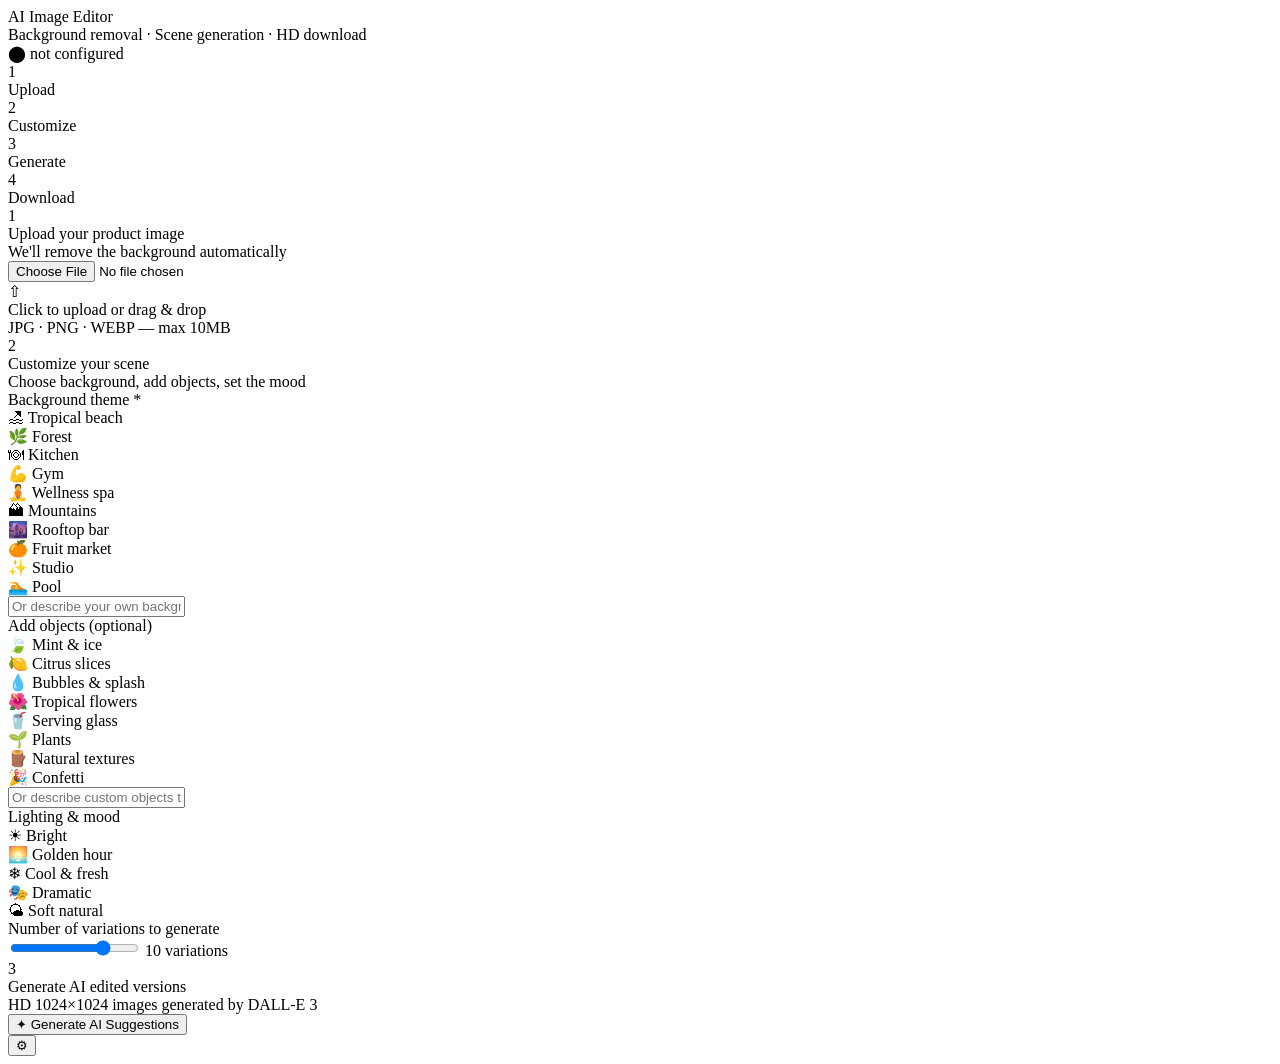
==== index.html @ 7438a948 "Rename index.html.html to index.html" ====
<!DOCTYPE html>
<html lang="en">
<head>
  <meta charset="UTF-8">
  <meta name="viewport" content="width=device-width, initial-scale=1.0">
  <title>AI Image Editor — Probiotic Fizzy Beverages</title>
  <link rel="stylesheet" href="style.css">
</head>
<body>
<div class="app">

  <header class="top-bar">
    <div class="brand-dot"></div>
    <div>
      <div class="top-title">AI Image Editor</div>
      <div class="top-sub">Background removal · Scene generation · HD download</div>
    </div>
    <div class="header-right">
      <span id="backend-status" class="status-pill status-unknown">⬤ checking...</span>
    </div>
  </header>

  <!-- STEP PROGRESS -->
  <div class="progress-bar">
    <div class="prog-step active" id="prog-1">
      <div class="prog-num">1</div>
      <div class="prog-lbl">Upload</div>
    </div>
    <div class="prog-line"></div>
    <div class="prog-step" id="prog-2">
      <div class="prog-num">2</div>
      <div class="prog-lbl">Customize</div>
    </div>
    <div class="prog-line"></div>
    <div class="prog-step" id="prog-3">
      <div class="prog-num">3</div>
      <div class="prog-lbl">Generate</div>
    </div>
    <div class="prog-line"></div>
    <div class="prog-step" id="prog-4">
      <div class="prog-num">4</div>
      <div class="prog-lbl">Download</div>
    </div>
  </div>

  <!-- STEP 1: UPLOAD -->
  <section class="step-section" id="step-1">
    <div class="step-header">
      <div class="step-num-badge">1</div>
      <div>
        <div class="step-title">Upload your product image</div>
        <div class="step-sub">We'll remove the background automatically</div>
      </div>
    </div>
    <div class="upload-zone" id="drop-zone">
      <input type="file" id="file-input" accept="image/*">
      <div class="upload-icon">&#8679;</div>
      <div class="uz-title">Click to upload or drag & drop</div>
      <div class="uz-sub">JPG · PNG · WEBP — max 10MB</div>
    </div>
    <div id="preview-area" style="display:none">
      <div class="preview-grid">
        <div class="preview-card">
          <div class="preview-label">Original</div>
          <img id="original-img" src="" alt="Original">
        </div>
        <div class="preview-card" id="removed-bg-card">
          <div class="preview-label">Background removed</div>
          <div id="removing-bg" class="removing-msg">
            <div class="spinner"></div>
            Removing background...
          </div>
          <img id="removed-bg-img" src="" alt="No background" style="display:none">
        </div>
      </div>
      <button class="btn-ghost" onclick="resetUpload()">Upload different image</button>
    </div>
  </section>

  <!-- STEP 2: CUSTOMIZE -->
  <section class="step-section locked" id="step-2">
    <div class="step-header">
      <div class="step-num-badge">2</div>
      <div>
        <div class="step-title">Customize your scene</div>
        <div class="step-sub">Choose background, add objects, set the mood</div>
      </div>
    </div>

    <div class="form-section">
      <label class="lbl">Background theme <span class="required">*</span></label>
      <div class="theme-grid" id="theme-grid">
        <div class="theme-chip active" data-theme="tropical beach with palm trees and golden sand">🏖 Tropical beach</div>
        <div class="theme-chip" data-theme="lush green forest with sunlight rays">🌿 Forest</div>
        <div class="theme-chip" data-theme="modern minimalist white kitchen counter">🍽 Kitchen</div>
        <div class="theme-chip" data-theme="vibrant gym and fitness studio">💪 Gym</div>
        <div class="theme-chip" data-theme="cozy wellness spa with candles and plants">🧘 Wellness spa</div>
        <div class="theme-chip" data-theme="outdoor mountain hiking trail at sunrise">🏔 Mountains</div>
        <div class="theme-chip" data-theme="rooftop bar at sunset with city skyline">🌆 Rooftop bar</div>
        <div class="theme-chip" data-theme="fresh fruit market with colorful produce">🍊 Fruit market</div>
        <div class="theme-chip" data-theme="studio gradient background with bokeh lights">✨ Studio</div>
        <div class="theme-chip" data-theme="swimming pool on a sunny summer day">🏊 Pool</div>
      </div>
      <input type="text" id="custom-theme" placeholder="Or describe your own background theme...">
    </div>

    <div class="form-section">
      <label class="lbl">Add objects <span class="optional">(optional)</span></label>
      <div class="objects-grid" id="objects-grid">
        <div class="obj-chip" data-obj="fresh mint leaves and ice cubes">🍃 Mint & ice</div>
        <div class="obj-chip" data-obj="sliced citrus fruits like lemon and orange">🍋 Citrus slices</div>
        <div class="obj-chip" data-obj="fizzy bubbles and water splashes">💧 Bubbles & splash</div>
        <div class="obj-chip" data-obj="tropical flowers and hibiscus">🌺 Tropical flowers</div>
        <div class="obj-chip" data-obj="glass with ice and condensation">🥤 Serving glass</div>
        <div class="obj-chip" data-obj="green plants and leaves">🌱 Plants</div>
        <div class="obj-chip" data-obj="wooden surface and natural textures">🪵 Natural textures</div>
        <div class="obj-chip" data-obj="colorful confetti and celebration elements">🎉 Confetti</div>
      </div>
      <input type="text" id="custom-objects" placeholder="Or describe custom objects to add...">
    </div>

    <div class="form-section">
      <label class="lbl">Lighting & mood</label>
      <div class="mood-row">
        <div class="mood-chip active" data-mood="bright and vibrant with natural sunlight">☀ Bright</div>
        <div class="mood-chip" data-mood="warm golden hour lighting">🌅 Golden hour</div>
        <div class="mood-chip" data-mood="cool and refreshing blue tones">❄ Cool & fresh</div>
        <div class="mood-chip" data-mood="dramatic studio lighting with shadows">🎭 Dramatic</div>
        <div class="mood-chip" data-mood="soft diffused natural light">🌤 Soft natural</div>
      </div>
    </div>

    <div class="form-section">
      <label class="lbl">Number of variations to generate</label>
      <div class="count-row">
        <input type="range" id="variation-count" min="4" max="12" value="10" step="2" oninput="updateCount(this.value)">
        <span class="count-display" id="count-display">10 variations</span>
      </div>
    </div>
  </section>

  <!-- STEP 3: GENERATE -->
  <section class="step-section locked" id="step-3">
    <div class="step-header">
      <div class="step-num-badge">3</div>
      <div>
        <div class="step-title">Generate AI edited versions</div>
        <div class="step-sub">HD 1024×1024 images generated by DALL-E 3</div>
      </div>
    </div>

    <div id="setup-warning" class="warn-box" style="display:none">
      ⚠ Backend URL not set. Go to <a href="#" onclick="showSetup()" style="color:inherit;font-weight:500">Setup</a> and enter your Render URL.
    </div>

    <button class="btn-generate" id="gen-btn" onclick="generateImages()">
      <span id="gen-btn-text">✦ Generate AI Suggestions</span>
    </button>

    <!-- RESULTS GRID -->
    <div id="results-area" style="display:none">
      <div class="results-header">
        <div class="results-title" id="results-title">Generated variations</div>
        <button class="btn-download-all" id="download-all-btn" onclick="downloadAll()">
          ⬇ Download all as ZIP
        </button>
      </div>
      <div class="results-grid" id="results-grid"></div>
    </div>

    <!-- LOADING STATE -->
    <div id="loading-area" style="display:none">
      <div class="loading-card">
        <div class="loading-spinner"></div>
        <div class="loading-title">Generating your images...</div>
        <div class="loading-sub" id="loading-progress">Starting generation...</div>
        <div class="loading-bar-wrap"><div class="loading-bar" id="loading-bar"></div></div>
      </div>
    </div>
  </section>

  <!-- SETUP MODAL -->
  <div id="setup-panel" class="setup-overlay" style="display:none">
    <div class="setup-modal">
      <div class="setup-modal-header">
        <div class="setup-modal-title">Backend Setup</div>
        <button class="setup-close" onclick="hideSetup()">✕</button>
      </div>
      <div class="setup-modal-body">
        <label class="lbl">Render Backend URL</label>
        <div class="webhook-row">
          <input type="text" id="backend-url-input" placeholder="https://your-app.onrender.com">
          <button class="btn-green" onclick="saveBackend()">Save</button>
        </div>
        <div id="backend-saved-msg" class="saved-msg" style="display:none">✓ Saved!</div>
        <div class="setup-note">
          This is the same Render backend from your Instagram Content AI app — just make sure you've added the updated <strong>server.js</strong> with the image editing endpoints and set your <strong>OPENAI_API_KEY</strong> environment variable.
        </div>
      </div>
    </div>
  </div>

  <!-- SETUP BUTTON -->
  <button class="setup-fab" onclick="showSetup()" title="Setup">⚙</button>

</div>
<script src="app.js"></script>
</body>
</html>
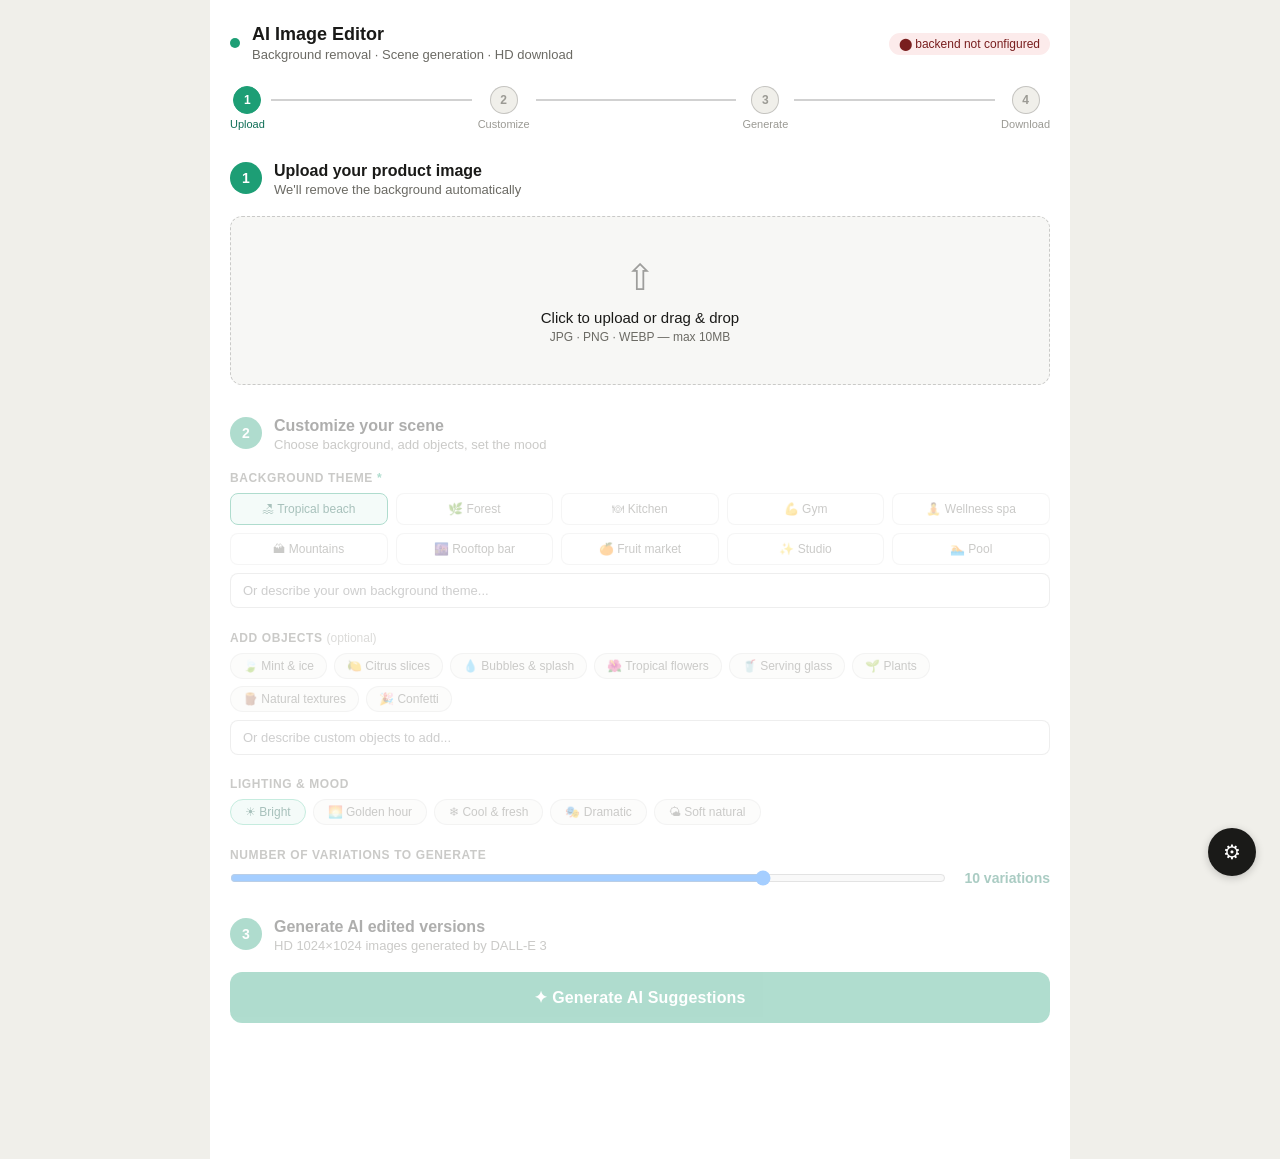
==== commit 018feac3: "Update index.html" ====
--- a/index.html
+++ b/index.html
@@ -68,7 +68,7 @@
           <div class="preview-label">Background removed</div>
           <div id="removing-bg" class="removing-msg">
             <div class="spinner"></div>
-            Removing background...
+            <span id="removing-status">Loading AI model...</span>
           </div>
           <img id="removed-bg-img" src="" alt="No background" style="display:none">
         </div>
--- a/style.css
+++ b/style.css
@@ -0,0 +1,195 @@
+*, *::before, *::after { box-sizing: border-box; margin: 0; padding: 0; }
+
+:root {
+  --green:        #1D9E75;
+  --green-dark:   #0F6E56;
+  --green-light:  #E1F5EE;
+  --green-mid:    #5DCAA5;
+  --green-deep:   #085041;
+  --bg:           #ffffff;
+  --bg2:          #f7f7f5;
+  --bg3:          #f0efea;
+  --text:         #1a1a18;
+  --text2:        #6b6a64;
+  --text3:        #9b9a94;
+  --border:       rgba(0,0,0,0.10);
+  --border2:      rgba(0,0,0,0.18);
+  --amber-light:  #FAEEDA;
+  --amber-mid:    #EF9F27;
+  --amber-deep:   #633806;
+  --red-light:    #FCEBEB;
+  --red-mid:      #F09595;
+  --red-deep:     #791F1F;
+  --radius:       8px;
+  --radius-lg:    12px;
+  --font:         -apple-system, BlinkMacSystemFont, 'Segoe UI', sans-serif;
+}
+
+@media (prefers-color-scheme: dark) {
+  :root {
+    --bg:    #1a1a18; --bg2: #242422; --bg3: #2e2e2c;
+    --text:  #e8e6de; --text2: #9b9a94; --text3: #6b6a64;
+    --border: rgba(255,255,255,0.10); --border2: rgba(255,255,255,0.18);
+    --green-light: #0a2e20; --green-deep: #9FE1CB;
+    --amber-light: #2e1e04; --amber-deep: #FAC775;
+    --red-light: #2e0a0a; --red-deep: #F7C1C1;
+  }
+}
+
+body { font-family: var(--font); background: var(--bg3); color: var(--text); min-height: 100vh; }
+
+.app { max-width: 860px; margin: 0 auto; background: var(--bg); min-height: 100vh; padding: 1.5rem 1.25rem 5rem; }
+
+/* Header */
+.top-bar { display: flex; align-items: center; gap: 12px; margin-bottom: 1.5rem; }
+.brand-dot { width: 10px; height: 10px; border-radius: 50%; background: var(--green); flex-shrink: 0; }
+.top-title { font-size: 18px; font-weight: 600; color: var(--text); }
+.top-sub { font-size: 13px; color: var(--text2); margin-top: 2px; }
+.header-right { margin-left: auto; }
+.status-pill { font-size: 12px; padding: 4px 10px; border-radius: 20px; font-weight: 500; }
+.status-ok { background: var(--green-light); color: var(--green-deep); }
+.status-err { background: var(--red-light); color: var(--red-deep); }
+.status-unknown { background: var(--bg2); color: var(--text3); }
+
+/* Progress */
+.progress-bar { display: flex; align-items: center; margin-bottom: 2rem; }
+.prog-step { display: flex; flex-direction: column; align-items: center; gap: 4px; }
+.prog-num { width: 28px; height: 28px; border-radius: 50%; background: var(--bg3); border: 1.5px solid var(--border2); color: var(--text3); font-size: 12px; font-weight: 600; display: flex; align-items: center; justify-content: center; transition: .2s; }
+.prog-lbl { font-size: 11px; color: var(--text3); white-space: nowrap; transition: .2s; }
+.prog-step.active .prog-num { background: var(--green); border-color: var(--green); color: #fff; }
+.prog-step.active .prog-lbl { color: var(--green-dark); font-weight: 500; }
+.prog-step.done .prog-num { background: var(--green-light); border-color: var(--green-mid); color: var(--green-dark); }
+.prog-line { flex: 1; height: 1.5px; background: var(--border2); margin: 0 6px; margin-bottom: 16px; }
+
+/* Steps */
+.step-section { margin-bottom: 2rem; transition: opacity .3s; }
+.step-section.locked { opacity: .35; pointer-events: none; }
+.step-header { display: flex; align-items: flex-start; gap: 12px; margin-bottom: 1.2rem; }
+.step-num-badge { width: 32px; height: 32px; border-radius: 50%; background: var(--green); color: #fff; font-size: 14px; font-weight: 600; display: flex; align-items: center; justify-content: center; flex-shrink: 0; }
+.step-title { font-size: 16px; font-weight: 600; color: var(--text); }
+.step-sub { font-size: 13px; color: var(--text2); margin-top: 2px; }
+
+/* Upload */
+.upload-zone { border: 1.5px dashed var(--border2); border-radius: var(--radius-lg); padding: 2.5rem; text-align: center; cursor: pointer; background: var(--bg2); transition: .15s; margin-bottom: 1rem; }
+.upload-zone:hover { border-color: var(--green-mid); background: var(--green-light); }
+.upload-zone input { display: none; }
+.upload-icon { font-size: 36px; opacity: .4; margin-bottom: 10px; }
+.uz-title { font-size: 15px; font-weight: 500; color: var(--text); margin-bottom: 4px; }
+.uz-sub { font-size: 12px; color: var(--text2); }
+
+/* Preview */
+.preview-grid { display: grid; grid-template-columns: 1fr 1fr; gap: 12px; margin-bottom: 12px; }
+.preview-card { background: var(--bg2); border-radius: var(--radius-lg); overflow: hidden; border: 0.5px solid var(--border); }
+.preview-label { font-size: 11px; font-weight: 500; color: var(--text2); padding: 8px 12px; text-transform: uppercase; letter-spacing: .05em; border-bottom: 0.5px solid var(--border); }
+.preview-card img { width: 100%; aspect-ratio: 1; object-fit: contain; display: block; background: repeating-conic-gradient(#ccc 0% 25%, #fff 0% 50%) 0 0 / 16px 16px; }
+.removing-msg { display: flex; flex-direction: column; align-items: center; justify-content: center; gap: 10px; aspect-ratio: 1; font-size: 13px; color: var(--text2); }
+
+/* Spinner */
+.spinner, .loading-spinner { width: 28px; height: 28px; border: 2.5px solid var(--border2); border-top-color: var(--green); border-radius: 50%; animation: spin .8s linear infinite; }
+.loading-spinner { width: 44px; height: 44px; border-width: 3px; margin: 0 auto 1rem; }
+@keyframes spin { to { transform: rotate(360deg); } }
+
+/* Form */
+.form-section { margin-bottom: 1.4rem; }
+.lbl { display: block; font-size: 12px; font-weight: 600; color: var(--text2); letter-spacing: .05em; text-transform: uppercase; margin-bottom: 8px; }
+.required { color: var(--green); }
+.optional { color: var(--text3); font-weight: 400; text-transform: none; letter-spacing: 0; }
+input[type="text"] { width: 100%; padding: 9px 12px; font-size: 13px; font-family: var(--font); background: var(--bg); color: var(--text); border: 0.5px solid var(--border2); border-radius: var(--radius); outline: none; margin-top: 8px; transition: border-color .15s; }
+input[type="text"]:focus { border-color: var(--green); box-shadow: 0 0 0 3px rgba(29,158,117,.12); }
+
+/* Theme chips */
+.theme-grid { display: grid; grid-template-columns: repeat(auto-fill, minmax(140px, 1fr)); gap: 8px; }
+.theme-chip { background: var(--bg); border: 0.5px solid var(--border); border-radius: var(--radius); padding: 8px 10px; font-size: 12px; color: var(--text2); cursor: pointer; transition: .12s; user-select: none; text-align: center; }
+.theme-chip:hover { border-color: var(--border2); color: var(--text); }
+.theme-chip.active { border: 1.5px solid var(--green); background: var(--green-light); color: var(--green-deep); font-weight: 500; }
+
+/* Object chips */
+.objects-grid { display: flex; flex-wrap: wrap; gap: 7px; }
+.obj-chip { background: var(--bg2); border: 0.5px solid var(--border); border-radius: 20px; padding: 5px 12px; font-size: 12px; color: var(--text2); cursor: pointer; transition: .12s; user-select: none; }
+.obj-chip:hover { border-color: var(--border2); color: var(--text); }
+.obj-chip.active { background: var(--green-light); border-color: var(--green-mid); color: var(--green-deep); font-weight: 500; }
+
+/* Mood chips */
+.mood-row { display: flex; flex-wrap: wrap; gap: 7px; }
+.mood-chip { background: var(--bg2); border: 0.5px solid var(--border); border-radius: 20px; padding: 5px 14px; font-size: 12px; color: var(--text2); cursor: pointer; transition: .12s; user-select: none; }
+.mood-chip:hover { border-color: var(--border2); color: var(--text); }
+.mood-chip.active { background: var(--green-light); border-color: var(--green-mid); color: var(--green-deep); font-weight: 500; }
+
+/* Count slider */
+.count-row { display: flex; align-items: center; gap: 14px; }
+.count-row input[type="range"] { flex: 1; margin-top: 0; }
+.count-display { font-size: 14px; font-weight: 600; color: var(--green-dark); min-width: 90px; text-align: right; }
+
+/* Generate button */
+.btn-generate { width: 100%; padding: 16px; font-size: 16px; font-weight: 600; background: var(--green); color: #fff; border: none; border-radius: var(--radius-lg); cursor: pointer; font-family: var(--font); transition: background .15s; margin-bottom: 1.5rem; letter-spacing: .01em; }
+.btn-generate:hover { background: var(--green-dark); }
+.btn-generate:disabled { background: var(--bg3); color: var(--text3); cursor: not-allowed; }
+
+/* Loading */
+.loading-card { background: var(--bg2); border-radius: var(--radius-lg); padding: 2.5rem; text-align: center; border: 0.5px solid var(--border); }
+.loading-title { font-size: 16px; font-weight: 600; color: var(--text); margin-bottom: 6px; }
+.loading-sub { font-size: 13px; color: var(--text2); margin-bottom: 1.2rem; }
+.loading-bar-wrap { background: var(--bg3); border-radius: 20px; height: 6px; overflow: hidden; }
+.loading-bar { height: 100%; background: var(--green); border-radius: 20px; width: 0%; transition: width .4s ease; }
+
+/* Results */
+.results-header { display: flex; align-items: center; justify-content: space-between; flex-wrap: wrap; gap: 10px; margin-bottom: 1rem; }
+.results-title { font-size: 15px; font-weight: 600; color: var(--text); }
+.btn-download-all { background: var(--green); color: #fff; border: none; border-radius: var(--radius); padding: 8px 16px; font-size: 13px; font-weight: 500; cursor: pointer; font-family: var(--font); transition: .15s; }
+.btn-download-all:hover { background: var(--green-dark); }
+
+.results-grid { display: grid; grid-template-columns: repeat(auto-fill, minmax(240px, 1fr)); gap: 14px; }
+.result-card { background: var(--bg); border: 0.5px solid var(--border); border-radius: var(--radius-lg); overflow: hidden; transition: border-color .15s; }
+.result-card:hover { border-color: var(--green-mid); }
+.result-img-wrap { position: relative; aspect-ratio: 1; background: var(--bg2); overflow: hidden; }
+.result-img-wrap img { width: 100%; height: 100%; object-fit: cover; display: block; }
+.result-badge { position: absolute; top: 8px; left: 8px; background: rgba(0,0,0,.55); color: #fff; font-size: 10px; font-weight: 600; padding: 2px 7px; border-radius: 20px; }
+.result-card-body { padding: 10px 12px; }
+.result-desc { font-size: 12px; color: var(--text2); margin-bottom: 8px; line-height: 1.5; }
+.result-actions { display: flex; gap: 6px; }
+.btn-dl { flex: 1; background: var(--green); color: #fff; border: none; border-radius: var(--radius); padding: 7px; font-size: 12px; font-weight: 500; cursor: pointer; font-family: var(--font); transition: .15s; text-align: center; }
+.btn-dl:hover { background: var(--green-dark); }
+.btn-preview { background: var(--bg2); color: var(--text2); border: 0.5px solid var(--border); border-radius: var(--radius); padding: 7px 10px; font-size: 12px; cursor: pointer; font-family: var(--font); transition: .15s; }
+.btn-preview:hover { background: var(--bg3); }
+
+/* Image loading skeleton */
+.result-img-skeleton { width: 100%; aspect-ratio: 1; background: linear-gradient(90deg, var(--bg2) 25%, var(--bg3) 50%, var(--bg2) 75%); background-size: 200% 100%; animation: shimmer 1.5s infinite; }
+@keyframes shimmer { 0% { background-position: 200% 0; } 100% { background-position: -200% 0; } }
+
+/* Info/warn boxes */
+.warn-box { background: var(--amber-light); border: 0.5px solid var(--amber-mid); border-radius: var(--radius); padding: 10px 14px; font-size: 13px; color: var(--amber-deep); margin-bottom: 1rem; line-height: 1.6; }
+.err-box { background: var(--red-light); border: 0.5px solid var(--red-mid); border-radius: var(--radius); padding: 10px 14px; font-size: 13px; color: var(--red-deep); margin-bottom: 1rem; line-height: 1.6; }
+.saved-msg { font-size: 12px; color: var(--green); margin-top: 4px; }
+
+/* Buttons */
+.btn-ghost { background: transparent; border: 0.5px solid var(--border2); border-radius: var(--radius); padding: 7px 14px; font-size: 13px; color: var(--text2); cursor: pointer; font-family: var(--font); transition: .15s; }
+.btn-ghost:hover { background: var(--bg2); }
+.btn-green { background: var(--green); color: #fff; border: none; border-radius: var(--radius); padding: 8px 14px; font-size: 13px; font-weight: 500; cursor: pointer; font-family: var(--font); white-space: nowrap; transition: .15s; }
+.btn-green:hover { background: var(--green-dark); }
+
+/* Setup overlay */
+.setup-overlay { position: fixed; inset: 0; background: rgba(0,0,0,.5); z-index: 100; display: flex; align-items: center; justify-content: center; padding: 1rem; }
+.setup-modal { background: var(--bg); border-radius: var(--radius-lg); padding: 1.5rem; width: 100%; max-width: 480px; }
+.setup-modal-header { display: flex; align-items: center; justify-content: space-between; margin-bottom: 1.2rem; }
+.setup-modal-title { font-size: 16px; font-weight: 600; color: var(--text); }
+.setup-close { background: none; border: none; font-size: 18px; color: var(--text2); cursor: pointer; padding: 2px 6px; }
+.setup-modal-body { display: flex; flex-direction: column; gap: 8px; }
+.webhook-row { display: flex; gap: 8px; }
+.webhook-row input { flex: 1; }
+.setup-note { font-size: 12px; color: var(--text2); line-height: 1.6; margin-top: 6px; padding: 10px; background: var(--bg2); border-radius: var(--radius); }
+
+/* FAB */
+.setup-fab { position: fixed; bottom: 24px; right: 24px; width: 48px; height: 48px; border-radius: 50%; background: var(--text); color: var(--bg); border: none; font-size: 20px; cursor: pointer; z-index: 90; transition: .15s; box-shadow: 0 2px 8px rgba(0,0,0,.2); }
+.setup-fab:hover { background: var(--green); }
+
+/* Fullscreen preview */
+.fullscreen-overlay { position: fixed; inset: 0; background: rgba(0,0,0,.92); z-index: 200; display: flex; align-items: center; justify-content: center; cursor: pointer; }
+.fullscreen-overlay img { max-width: 90vw; max-height: 90vh; object-fit: contain; border-radius: var(--radius); }
+
+@media (max-width: 480px) {
+  .preview-grid { grid-template-columns: 1fr; }
+  .results-grid { grid-template-columns: 1fr 1fr; }
+  .theme-grid { grid-template-columns: repeat(auto-fill, minmax(110px, 1fr)); }
+  .progress-bar { gap: 2px; }
+  .prog-lbl { display: none; }
+}
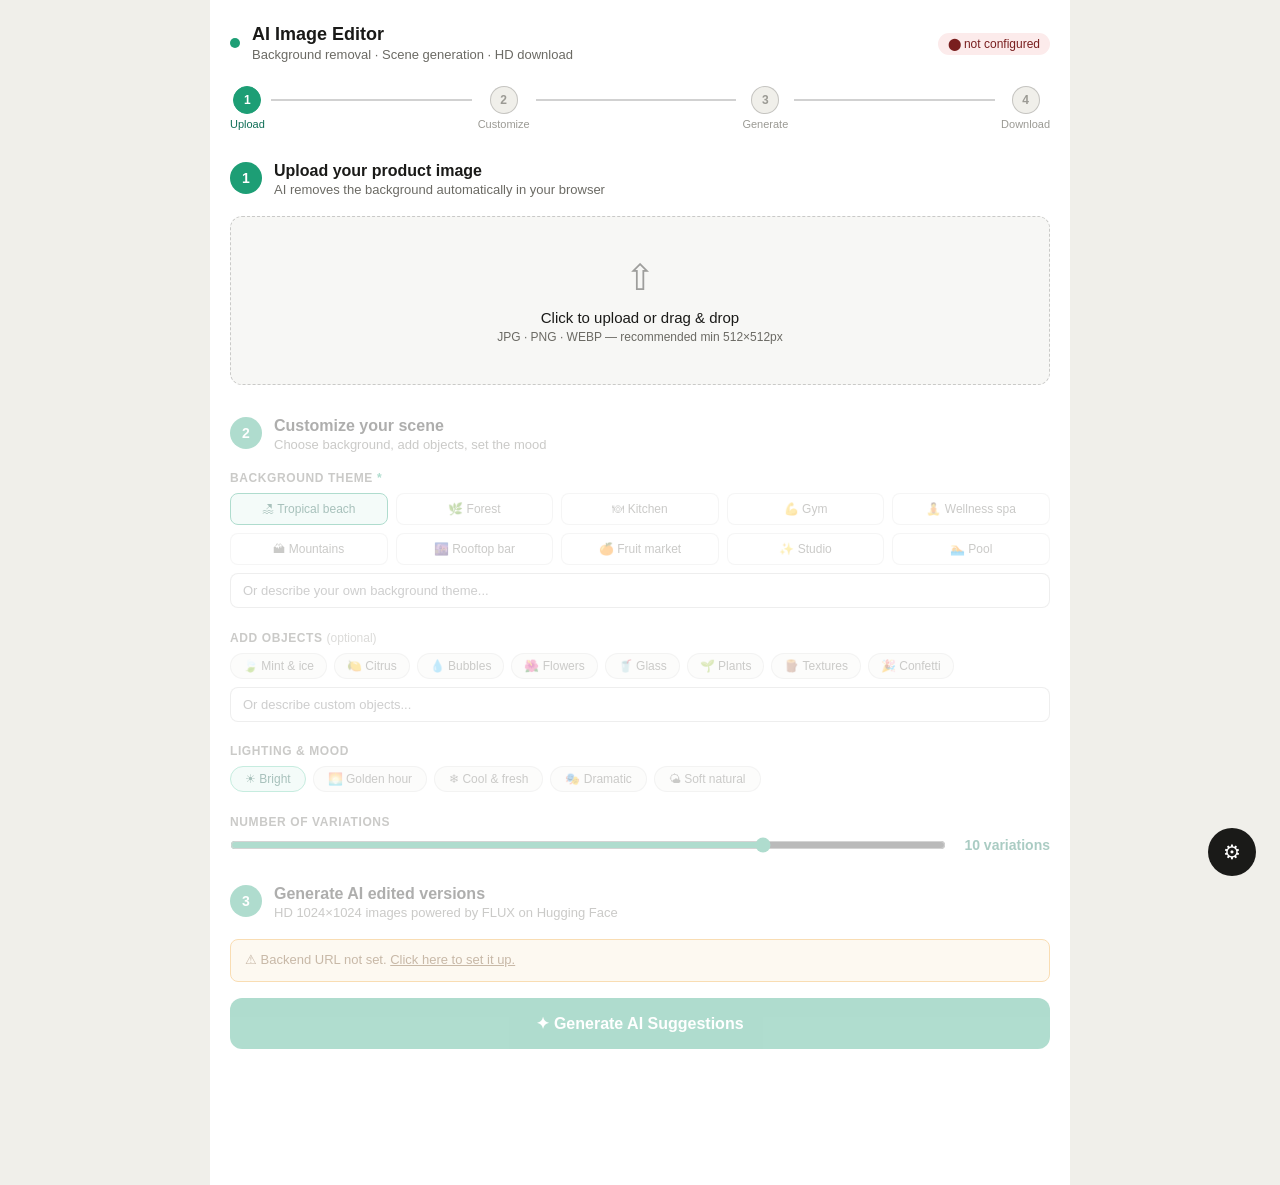
==== commit 3d24b7e3: "Update index.html" ====
--- a/index.html
+++ b/index.html
@@ -4,7 +4,138 @@
   <meta charset="UTF-8">
   <meta name="viewport" content="width=device-width, initial-scale=1.0">
   <title>AI Image Editor — Probiotic Fizzy Beverages</title>
-  <link rel="stylesheet" href="style.css">
+  <style>
+    *, *::before, *::after { box-sizing: border-box; margin: 0; padding: 0; }
+    :root {
+      --green: #1D9E75; --green-dark: #0F6E56; --green-light: #E1F5EE;
+      --green-mid: #5DCAA5; --green-deep: #085041;
+      --bg: #ffffff; --bg2: #f7f7f5; --bg3: #f0efea;
+      --text: #1a1a18; --text2: #6b6a64; --text3: #9b9a94;
+      --border: rgba(0,0,0,0.10); --border2: rgba(0,0,0,0.18);
+      --amber-light: #FAEEDA; --amber-mid: #EF9F27; --amber-deep: #633806;
+      --red-light: #FCEBEB; --red-mid: #F09595; --red-deep: #791F1F;
+      --radius: 8px; --radius-lg: 12px;
+      --font: -apple-system, BlinkMacSystemFont, 'Segoe UI', sans-serif;
+    }
+    @media (prefers-color-scheme: dark) {
+      :root {
+        --bg: #1a1a18; --bg2: #242422; --bg3: #2e2e2c;
+        --text: #e8e6de; --text2: #9b9a94; --text3: #6b6a64;
+        --border: rgba(255,255,255,0.10); --border2: rgba(255,255,255,0.18);
+        --green-light: #0a2e20; --green-deep: #9FE1CB;
+        --amber-light: #2e1e04; --amber-deep: #FAC775;
+        --red-light: #2e0a0a; --red-deep: #F7C1C1;
+      }
+    }
+    body { font-family: var(--font); background: var(--bg3); color: var(--text); min-height: 100vh; }
+    .app { max-width: 860px; margin: 0 auto; background: var(--bg); min-height: 100vh; padding: 1.5rem 1.25rem 5rem; }
+    .top-bar { display: flex; align-items: center; gap: 12px; margin-bottom: 1.5rem; }
+    .brand-dot { width: 10px; height: 10px; border-radius: 50%; background: var(--green); flex-shrink: 0; }
+    .top-title { font-size: 18px; font-weight: 600; color: var(--text); }
+    .top-sub { font-size: 13px; color: var(--text2); margin-top: 2px; }
+    .header-right { margin-left: auto; }
+    .status-pill { font-size: 12px; padding: 4px 10px; border-radius: 20px; font-weight: 500; }
+    .status-ok  { background: var(--green-light); color: var(--green-deep); }
+    .status-err { background: var(--red-light); color: var(--red-deep); }
+    .status-unk { background: var(--bg2); color: var(--text3); }
+    .progress-bar { display: flex; align-items: center; margin-bottom: 2rem; }
+    .prog-step { display: flex; flex-direction: column; align-items: center; gap: 4px; }
+    .prog-num { width: 28px; height: 28px; border-radius: 50%; background: var(--bg3); border: 1.5px solid var(--border2); color: var(--text3); font-size: 12px; font-weight: 600; display: flex; align-items: center; justify-content: center; transition: .2s; }
+    .prog-lbl { font-size: 11px; color: var(--text3); white-space: nowrap; }
+    .prog-step.active .prog-num { background: var(--green); border-color: var(--green); color: #fff; }
+    .prog-step.active .prog-lbl { color: var(--green-dark); font-weight: 500; }
+    .prog-step.done .prog-num { background: var(--green-light); border-color: var(--green-mid); color: var(--green-dark); }
+    .prog-line { flex: 1; height: 1.5px; background: var(--border2); margin: 0 6px; margin-bottom: 16px; }
+    .step-section { margin-bottom: 2rem; transition: opacity .3s; }
+    .step-section.locked { opacity: .35; pointer-events: none; }
+    .step-header { display: flex; align-items: flex-start; gap: 12px; margin-bottom: 1.2rem; }
+    .step-num-badge { width: 32px; height: 32px; border-radius: 50%; background: var(--green); color: #fff; font-size: 14px; font-weight: 600; display: flex; align-items: center; justify-content: center; flex-shrink: 0; }
+    .step-title { font-size: 16px; font-weight: 600; color: var(--text); }
+    .step-sub { font-size: 13px; color: var(--text2); margin-top: 2px; }
+    .upload-zone { border: 1.5px dashed var(--border2); border-radius: var(--radius-lg); padding: 2.5rem; text-align: center; cursor: pointer; background: var(--bg2); transition: .15s; margin-bottom: 1rem; }
+    .upload-zone:hover { border-color: var(--green-mid); background: var(--green-light); }
+    .upload-zone input { display: none; }
+    .upload-icon { font-size: 36px; opacity: .4; margin-bottom: 10px; }
+    .uz-title { font-size: 15px; font-weight: 500; color: var(--text); margin-bottom: 4px; }
+    .uz-sub { font-size: 12px; color: var(--text2); }
+    .preview-grid { display: grid; grid-template-columns: 1fr 1fr; gap: 12px; margin-bottom: 12px; }
+    .preview-card { background: var(--bg2); border-radius: var(--radius-lg); overflow: hidden; border: 0.5px solid var(--border); }
+    .preview-label { font-size: 11px; font-weight: 500; color: var(--text2); padding: 8px 12px; text-transform: uppercase; letter-spacing: .05em; border-bottom: 0.5px solid var(--border); }
+    .preview-card img { width: 100%; aspect-ratio: 1; object-fit: contain; display: block; background: repeating-conic-gradient(#ccc 0% 25%, #fff 0% 50%) 0 0 / 16px 16px; }
+    .removing-msg { display: flex; flex-direction: column; align-items: center; justify-content: center; gap: 10px; aspect-ratio: 1; font-size: 13px; color: var(--text2); padding: 1rem; text-align: center; }
+    .spinner { width: 28px; height: 28px; border: 2.5px solid var(--border2); border-top-color: var(--green); border-radius: 50%; animation: spin .8s linear infinite; flex-shrink: 0; }
+    .progress-ring-wrap { width: 100%; background: var(--border); border-radius: 20px; height: 5px; overflow: hidden; margin-top: 4px; }
+    .progress-ring-fill { height: 100%; background: var(--green); border-radius: 20px; transition: width .3s; width: 0%; }
+    @keyframes spin { to { transform: rotate(360deg); } }
+    .form-section { margin-bottom: 1.4rem; }
+    .lbl { display: block; font-size: 12px; font-weight: 600; color: var(--text2); letter-spacing: .05em; text-transform: uppercase; margin-bottom: 8px; }
+    .required { color: var(--green); }
+    .optional { color: var(--text3); font-weight: 400; text-transform: none; letter-spacing: 0; }
+    input[type="text"] { width: 100%; padding: 9px 12px; font-size: 13px; font-family: var(--font); background: var(--bg); color: var(--text); border: 0.5px solid var(--border2); border-radius: var(--radius); outline: none; margin-top: 8px; transition: border-color .15s; }
+    input[type="text"]:focus { border-color: var(--green); box-shadow: 0 0 0 3px rgba(29,158,117,.12); }
+    .theme-grid { display: grid; grid-template-columns: repeat(auto-fill, minmax(140px, 1fr)); gap: 8px; }
+    .theme-chip { background: var(--bg); border: 0.5px solid var(--border); border-radius: var(--radius); padding: 8px 10px; font-size: 12px; color: var(--text2); cursor: pointer; transition: .12s; user-select: none; text-align: center; }
+    .theme-chip:hover { border-color: var(--border2); color: var(--text); }
+    .theme-chip.active { border: 1.5px solid var(--green); background: var(--green-light); color: var(--green-deep); font-weight: 500; }
+    .objects-grid { display: flex; flex-wrap: wrap; gap: 7px; }
+    .obj-chip { background: var(--bg2); border: 0.5px solid var(--border); border-radius: 20px; padding: 5px 12px; font-size: 12px; color: var(--text2); cursor: pointer; transition: .12s; user-select: none; }
+    .obj-chip.active { background: var(--green-light); border-color: var(--green-mid); color: var(--green-deep); font-weight: 500; }
+    .mood-row { display: flex; flex-wrap: wrap; gap: 7px; }
+    .mood-chip { background: var(--bg2); border: 0.5px solid var(--border); border-radius: 20px; padding: 5px 14px; font-size: 12px; color: var(--text2); cursor: pointer; transition: .12s; user-select: none; }
+    .mood-chip.active { background: var(--green-light); border-color: var(--green-mid); color: var(--green-deep); font-weight: 500; }
+    .count-row { display: flex; align-items: center; gap: 14px; }
+    .count-row input[type="range"] { flex: 1; margin-top: 0; accent-color: var(--green); }
+    .count-display { font-size: 14px; font-weight: 600; color: var(--green-dark); min-width: 90px; text-align: right; }
+    .btn-generate { width: 100%; padding: 16px; font-size: 16px; font-weight: 600; background: var(--green); color: #fff; border: none; border-radius: var(--radius-lg); cursor: pointer; font-family: var(--font); transition: background .15s; margin-bottom: 1.5rem; }
+    .btn-generate:hover { background: var(--green-dark); }
+    .btn-generate:disabled { background: var(--bg3); color: var(--text3); cursor: not-allowed; }
+    .loading-card { background: var(--bg2); border-radius: var(--radius-lg); padding: 2.5rem; text-align: center; border: 0.5px solid var(--border); }
+    .loading-spinner { width: 44px; height: 44px; border: 3px solid var(--border2); border-top-color: var(--green); border-radius: 50%; animation: spin .8s linear infinite; margin: 0 auto 1rem; }
+    .loading-title { font-size: 16px; font-weight: 600; color: var(--text); margin-bottom: 6px; }
+    .loading-sub { font-size: 13px; color: var(--text2); margin-bottom: 1.2rem; }
+    .loading-bar-wrap { background: var(--bg3); border-radius: 20px; height: 6px; overflow: hidden; }
+    .loading-bar { height: 100%; background: var(--green); border-radius: 20px; width: 0%; transition: width .4s ease; }
+    .results-header { display: flex; align-items: center; justify-content: space-between; flex-wrap: wrap; gap: 10px; margin-bottom: 1rem; }
+    .results-title { font-size: 15px; font-weight: 600; color: var(--text); }
+    .btn-download-all { background: var(--green); color: #fff; border: none; border-radius: var(--radius); padding: 8px 16px; font-size: 13px; font-weight: 500; cursor: pointer; font-family: var(--font); transition: .15s; }
+    .btn-download-all:hover { background: var(--green-dark); }
+    .results-grid { display: grid; grid-template-columns: repeat(auto-fill, minmax(240px, 1fr)); gap: 14px; }
+    .result-card { background: var(--bg); border: 0.5px solid var(--border); border-radius: var(--radius-lg); overflow: hidden; transition: border-color .15s; }
+    .result-card:hover { border-color: var(--green-mid); }
+    .result-img-wrap { position: relative; aspect-ratio: 1; background: var(--bg2); overflow: hidden; }
+    .result-img-wrap img { width: 100%; height: 100%; object-fit: cover; display: block; }
+    .result-badge { position: absolute; top: 8px; left: 8px; background: rgba(0,0,0,.55); color: #fff; font-size: 10px; font-weight: 600; padding: 2px 7px; border-radius: 20px; }
+    .result-card-body { padding: 10px 12px; }
+    .result-desc { font-size: 12px; color: var(--text2); margin-bottom: 8px; line-height: 1.5; }
+    .result-actions { display: flex; gap: 6px; }
+    .btn-dl { flex: 1; background: var(--green); color: #fff; border: none; border-radius: var(--radius); padding: 7px; font-size: 12px; font-weight: 500; cursor: pointer; font-family: var(--font); transition: .15s; }
+    .btn-dl:hover { background: var(--green-dark); }
+    .btn-dl:disabled { background: var(--bg3); color: var(--text3); cursor: not-allowed; }
+    .btn-preview { background: var(--bg2); color: var(--text2); border: 0.5px solid var(--border); border-radius: var(--radius); padding: 7px 10px; font-size: 12px; cursor: pointer; font-family: var(--font); }
+    .warn-box { background: var(--amber-light); border: 0.5px solid var(--amber-mid); border-radius: var(--radius); padding: 10px 14px; font-size: 13px; color: var(--amber-deep); margin-bottom: 1rem; line-height: 1.6; }
+    .btn-ghost { background: transparent; border: 0.5px solid var(--border2); border-radius: var(--radius); padding: 7px 14px; font-size: 13px; color: var(--text2); cursor: pointer; font-family: var(--font); }
+    .btn-green { background: var(--green); color: #fff; border: none; border-radius: var(--radius); padding: 8px 14px; font-size: 13px; font-weight: 500; cursor: pointer; font-family: var(--font); white-space: nowrap; }
+    .saved-msg { font-size: 12px; color: var(--green); margin-top: 4px; }
+    .setup-overlay { position: fixed; inset: 0; background: rgba(0,0,0,.5); z-index: 100; display: flex; align-items: center; justify-content: center; padding: 1rem; }
+    .setup-modal { background: var(--bg); border-radius: var(--radius-lg); padding: 1.5rem; width: 100%; max-width: 480px; }
+    .setup-modal-header { display: flex; align-items: center; justify-content: space-between; margin-bottom: 1.2rem; }
+    .setup-modal-title { font-size: 16px; font-weight: 600; color: var(--text); }
+    .setup-close { background: none; border: none; font-size: 18px; color: var(--text2); cursor: pointer; }
+    .setup-modal-body { display: flex; flex-direction: column; gap: 8px; }
+    .webhook-row { display: flex; gap: 8px; }
+    .webhook-row input { flex: 1; }
+    .setup-note { font-size: 12px; color: var(--text2); line-height: 1.6; padding: 10px; background: var(--bg2); border-radius: var(--radius); }
+    .setup-fab { position: fixed; bottom: 24px; right: 24px; width: 48px; height: 48px; border-radius: 50%; background: var(--text); color: var(--bg); border: none; font-size: 20px; cursor: pointer; z-index: 90; }
+    .setup-fab:hover { background: var(--green); }
+    .fullscreen-overlay { position: fixed; inset: 0; background: rgba(0,0,0,.92); z-index: 200; display: flex; align-items: center; justify-content: center; cursor: pointer; }
+    .fullscreen-overlay img { max-width: 90vw; max-height: 90vh; object-fit: contain; border-radius: var(--radius); }
+    @media (max-width: 480px) {
+      .preview-grid { grid-template-columns: 1fr; }
+      .results-grid { grid-template-columns: 1fr 1fr; }
+      .theme-grid { grid-template-columns: repeat(auto-fill, minmax(110px, 1fr)); }
+      .prog-lbl { display: none; }
+    }
+  </style>
 </head>
 <body>
 <div class="app">
@@ -16,47 +147,31 @@
       <div class="top-sub">Background removal · Scene generation · HD download</div>
     </div>
     <div class="header-right">
-      <span id="backend-status" class="status-pill status-unknown">⬤ checking...</span>
+      <span id="backend-status" class="status-pill status-unk">⬤ checking...</span>
     </div>
   </header>
 
-  <!-- STEP PROGRESS -->
   <div class="progress-bar">
-    <div class="prog-step active" id="prog-1">
-      <div class="prog-num">1</div>
-      <div class="prog-lbl">Upload</div>
-    </div>
+    <div class="prog-step active" id="prog-1"><div class="prog-num">1</div><div class="prog-lbl">Upload</div></div>
     <div class="prog-line"></div>
-    <div class="prog-step" id="prog-2">
-      <div class="prog-num">2</div>
-      <div class="prog-lbl">Customize</div>
-    </div>
+    <div class="prog-step" id="prog-2"><div class="prog-num">2</div><div class="prog-lbl">Customize</div></div>
     <div class="prog-line"></div>
-    <div class="prog-step" id="prog-3">
-      <div class="prog-num">3</div>
-      <div class="prog-lbl">Generate</div>
-    </div>
+    <div class="prog-step" id="prog-3"><div class="prog-num">3</div><div class="prog-lbl">Generate</div></div>
     <div class="prog-line"></div>
-    <div class="prog-step" id="prog-4">
-      <div class="prog-num">4</div>
-      <div class="prog-lbl">Download</div>
-    </div>
+    <div class="prog-step" id="prog-4"><div class="prog-num">4</div><div class="prog-lbl">Download</div></div>
   </div>
 
-  <!-- STEP 1: UPLOAD -->
+  <!-- STEP 1 -->
   <section class="step-section" id="step-1">
     <div class="step-header">
       <div class="step-num-badge">1</div>
-      <div>
-        <div class="step-title">Upload your product image</div>
-        <div class="step-sub">We'll remove the background automatically</div>
-      </div>
+      <div><div class="step-title">Upload your product image</div><div class="step-sub">AI removes the background automatically in your browser</div></div>
     </div>
     <div class="upload-zone" id="drop-zone">
-      <input type="file" id="file-input" accept="image/*">
+      <input type="file" id="file-input" accept="image/png,image/jpeg,image/webp">
       <div class="upload-icon">&#8679;</div>
       <div class="uz-title">Click to upload or drag & drop</div>
-      <div class="uz-sub">JPG · PNG · WEBP — max 10MB</div>
+      <div class="uz-sub">JPG · PNG · WEBP — recommended min 512×512px</div>
     </div>
     <div id="preview-area" style="display:none">
       <div class="preview-grid">
@@ -64,11 +179,12 @@
           <div class="preview-label">Original</div>
           <img id="original-img" src="" alt="Original">
         </div>
-        <div class="preview-card" id="removed-bg-card">
+        <div class="preview-card">
           <div class="preview-label">Background removed</div>
           <div id="removing-bg" class="removing-msg">
             <div class="spinner"></div>
-            <span id="removing-status">Loading AI model...</span>
+            <span id="removing-status">Initializing AI model...</span>
+            <div class="progress-ring-wrap"><div class="progress-ring-fill" id="removal-progress-bar"></div></div>
           </div>
           <img id="removed-bg-img" src="" alt="No background" style="display:none">
         </div>
@@ -77,25 +193,21 @@
     </div>
   </section>
 
-  <!-- STEP 2: CUSTOMIZE -->
+  <!-- STEP 2 -->
   <section class="step-section locked" id="step-2">
     <div class="step-header">
       <div class="step-num-badge">2</div>
-      <div>
-        <div class="step-title">Customize your scene</div>
-        <div class="step-sub">Choose background, add objects, set the mood</div>
-      </div>
-    </div>
-
+      <div><div class="step-title">Customize your scene</div><div class="step-sub">Choose background, add objects, set the mood</div></div>
+    </div>
     <div class="form-section">
       <label class="lbl">Background theme <span class="required">*</span></label>
       <div class="theme-grid" id="theme-grid">
         <div class="theme-chip active" data-theme="tropical beach with palm trees and golden sand">🏖 Tropical beach</div>
-        <div class="theme-chip" data-theme="lush green forest with sunlight rays">🌿 Forest</div>
+        <div class="theme-chip" data-theme="lush green forest with dappled sunlight">🌿 Forest</div>
         <div class="theme-chip" data-theme="modern minimalist white kitchen counter">🍽 Kitchen</div>
         <div class="theme-chip" data-theme="vibrant gym and fitness studio">💪 Gym</div>
         <div class="theme-chip" data-theme="cozy wellness spa with candles and plants">🧘 Wellness spa</div>
-        <div class="theme-chip" data-theme="outdoor mountain hiking trail at sunrise">🏔 Mountains</div>
+        <div class="theme-chip" data-theme="mountain hiking trail at sunrise">🏔 Mountains</div>
         <div class="theme-chip" data-theme="rooftop bar at sunset with city skyline">🌆 Rooftop bar</div>
         <div class="theme-chip" data-theme="fresh fruit market with colorful produce">🍊 Fruit market</div>
         <div class="theme-chip" data-theme="studio gradient background with bokeh lights">✨ Studio</div>
@@ -103,22 +215,20 @@
       </div>
       <input type="text" id="custom-theme" placeholder="Or describe your own background theme...">
     </div>
-
     <div class="form-section">
       <label class="lbl">Add objects <span class="optional">(optional)</span></label>
       <div class="objects-grid" id="objects-grid">
         <div class="obj-chip" data-obj="fresh mint leaves and ice cubes">🍃 Mint & ice</div>
-        <div class="obj-chip" data-obj="sliced citrus fruits like lemon and orange">🍋 Citrus slices</div>
-        <div class="obj-chip" data-obj="fizzy bubbles and water splashes">💧 Bubbles & splash</div>
-        <div class="obj-chip" data-obj="tropical flowers and hibiscus">🌺 Tropical flowers</div>
-        <div class="obj-chip" data-obj="glass with ice and condensation">🥤 Serving glass</div>
+        <div class="obj-chip" data-obj="sliced citrus fruits like lemon and orange">🍋 Citrus</div>
+        <div class="obj-chip" data-obj="fizzy bubbles and water splashes">💧 Bubbles</div>
+        <div class="obj-chip" data-obj="tropical flowers and hibiscus">🌺 Flowers</div>
+        <div class="obj-chip" data-obj="glass with ice and condensation">🥤 Glass</div>
         <div class="obj-chip" data-obj="green plants and leaves">🌱 Plants</div>
-        <div class="obj-chip" data-obj="wooden surface and natural textures">🪵 Natural textures</div>
+        <div class="obj-chip" data-obj="wooden surface and natural textures">🪵 Textures</div>
         <div class="obj-chip" data-obj="colorful confetti and celebration elements">🎉 Confetti</div>
       </div>
-      <input type="text" id="custom-objects" placeholder="Or describe custom objects to add...">
-    </div>
-
+      <input type="text" id="custom-objects" placeholder="Or describe custom objects...">
+    </div>
     <div class="form-section">
       <label class="lbl">Lighting & mood</label>
       <div class="mood-row">
@@ -129,57 +239,41 @@
         <div class="mood-chip" data-mood="soft diffused natural light">🌤 Soft natural</div>
       </div>
     </div>
-
     <div class="form-section">
-      <label class="lbl">Number of variations to generate</label>
+      <label class="lbl">Number of variations</label>
       <div class="count-row">
-        <input type="range" id="variation-count" min="4" max="12" value="10" step="2" oninput="updateCount(this.value)">
+        <input type="range" id="variation-count" min="4" max="12" value="10" step="2" oninput="document.getElementById('count-display').textContent=this.value+' variations'">
         <span class="count-display" id="count-display">10 variations</span>
       </div>
     </div>
   </section>
 
-  <!-- STEP 3: GENERATE -->
+  <!-- STEP 3 -->
   <section class="step-section locked" id="step-3">
     <div class="step-header">
       <div class="step-num-badge">3</div>
-      <div>
-        <div class="step-title">Generate AI edited versions</div>
-        <div class="step-sub">HD 1024×1024 images generated by DALL-E 3</div>
-      </div>
-    </div>
-
-    <div id="setup-warning" class="warn-box" style="display:none">
-      ⚠ Backend URL not set. Go to <a href="#" onclick="showSetup()" style="color:inherit;font-weight:500">Setup</a> and enter your Render URL.
-    </div>
-
-    <button class="btn-generate" id="gen-btn" onclick="generateImages()">
-      <span id="gen-btn-text">✦ Generate AI Suggestions</span>
-    </button>
-
-    <!-- RESULTS GRID -->
-    <div id="results-area" style="display:none">
-      <div class="results-header">
-        <div class="results-title" id="results-title">Generated variations</div>
-        <button class="btn-download-all" id="download-all-btn" onclick="downloadAll()">
-          ⬇ Download all as ZIP
-        </button>
-      </div>
-      <div class="results-grid" id="results-grid"></div>
-    </div>
-
-    <!-- LOADING STATE -->
+      <div><div class="step-title">Generate AI edited versions</div><div class="step-sub">HD 1024×1024 images powered by FLUX on Hugging Face</div></div>
+    </div>
+    <div id="setup-warning" class="warn-box" style="display:none">⚠ Backend URL not set. <a href="#" onclick="showSetup();return false;" style="color:inherit;font-weight:500">Click here to set it up.</a></div>
+    <button class="btn-generate" id="gen-btn" onclick="generateImages()">✦ Generate AI Suggestions</button>
     <div id="loading-area" style="display:none">
       <div class="loading-card">
         <div class="loading-spinner"></div>
         <div class="loading-title">Generating your images...</div>
-        <div class="loading-sub" id="loading-progress">Starting generation...</div>
+        <div class="loading-sub" id="loading-progress">Starting...</div>
         <div class="loading-bar-wrap"><div class="loading-bar" id="loading-bar"></div></div>
       </div>
     </div>
+    <div id="results-area" style="display:none">
+      <div class="results-header">
+        <div class="results-title" id="results-title">Generated variations</div>
+        <button class="btn-download-all" onclick="downloadAll()">⬇ Download all ZIP</button>
+      </div>
+      <div class="results-grid" id="results-grid"></div>
+    </div>
   </section>
 
-  <!-- SETUP MODAL -->
+  <!-- Setup modal -->
   <div id="setup-panel" class="setup-overlay" style="display:none">
     <div class="setup-modal">
       <div class="setup-modal-header">
@@ -193,17 +287,315 @@
           <button class="btn-green" onclick="saveBackend()">Save</button>
         </div>
         <div id="backend-saved-msg" class="saved-msg" style="display:none">✓ Saved!</div>
-        <div class="setup-note">
-          This is the same Render backend from your Instagram Content AI app — just make sure you've added the updated <strong>server.js</strong> with the image editing endpoints and set your <strong>OPENAI_API_KEY</strong> environment variable.
-        </div>
+        <div class="setup-note">Same Render backend as your Instagram Content AI app. Make sure <strong>HF_TOKEN</strong> is set in your Render environment variables.</div>
       </div>
     </div>
   </div>
-
-  <!-- SETUP BUTTON -->
   <button class="setup-fab" onclick="showSetup()" title="Setup">⚙</button>
 
 </div>
-<script src="app.js"></script>
+
+<!-- Background removal using ES module — the correct way to load @imgly -->
+<script type="module">
+  import { removeBackground } from 'https://cdn.jsdelivr.net/npm/@imgly/background-removal@1.4.5/dist/background-removal.js';
+
+  /* Make removeBackground available globally */
+  window._removeBg = async function(blob, onProgress) {
+    return await removeBackground(blob, {
+      publicPath: 'https://cdn.jsdelivr.net/npm/@imgly/background-removal@1.4.5/dist/',
+      progress: onProgress,
+      model: 'medium'
+    });
+  };
+  window._removeBgReady = true;
+  console.log('Background removal ready');
+</script>
+
+<script>
+/* ── State ── */
+var BACKEND_URL     = localStorage.getItem('img_backend_url') || '';
+var originalFile    = null;
+var removedBgB64    = null;
+var generatedImages = [];
+var selectedObjects = new Set();
+var selectedTheme   = 'tropical beach with palm trees and golden sand';
+var selectedMood    = 'bright and vibrant with natural sunlight';
+
+/* ── Init ── */
+document.addEventListener('DOMContentLoaded', function () {
+  setupUpload();
+  setupChips();
+  checkBackend();
+  if (BACKEND_URL) document.getElementById('backend-url-input').value = BACKEND_URL;
+  if (!BACKEND_URL) document.getElementById('setup-warning').style.display = 'block';
+});
+
+async function checkBackend() {
+  var pill = document.getElementById('backend-status');
+  if (!BACKEND_URL) { pill.textContent = '⬤ not configured'; pill.className = 'status-pill status-err'; return; }
+  try {
+    var r = await fetch(BACKEND_URL + '/');
+    pill.textContent = r.ok ? '⬤ backend connected' : '⬤ backend error';
+    pill.className   = r.ok ? 'status-pill status-ok' : 'status-pill status-err';
+  } catch { pill.textContent = '⬤ unreachable'; pill.className = 'status-pill status-err'; }
+}
+
+/* ── Upload ── */
+function setupUpload() {
+  var dz = document.getElementById('drop-zone');
+  var fi = document.getElementById('file-input');
+  dz.addEventListener('click', function () { fi.click(); });
+  dz.addEventListener('dragover', function (e) { e.preventDefault(); dz.style.borderColor = 'var(--green-mid)'; });
+  dz.addEventListener('dragleave', function () { dz.style.borderColor = ''; });
+  dz.addEventListener('drop', function (e) {
+    e.preventDefault(); dz.style.borderColor = '';
+    var f = e.dataTransfer.files[0];
+    if (f && f.type.startsWith('image/')) handleFile(f);
+  });
+  fi.addEventListener('change', function (e) { if (e.target.files[0]) handleFile(e.target.files[0]); e.target.value = ''; });
+}
+
+function handleFile(file) {
+  originalFile = file;
+  var reader = new FileReader();
+  reader.onload = function (ev) {
+    document.getElementById('original-img').src = ev.target.result;
+    document.getElementById('preview-area').style.display = 'block';
+    document.getElementById('drop-zone').style.display = 'none';
+    setProgress(1);
+    startBgRemoval(file);
+  };
+  reader.readAsDataURL(file);
+}
+
+function resetUpload() {
+  originalFile = null; removedBgB64 = null; generatedImages = [];
+  document.getElementById('preview-area').style.display = 'none';
+  document.getElementById('drop-zone').style.display = 'block';
+  document.getElementById('removed-bg-img').style.display = 'none';
+  document.getElementById('removing-bg').style.display = 'flex';
+  document.getElementById('results-area').style.display = 'none';
+  document.getElementById('loading-area').style.display = 'none';
+  document.getElementById('gen-btn').disabled = false;
+  lockStep(2); lockStep(3); setProgress(0);
+}
+
+/* ── Background removal ── */
+async function startBgRemoval(file) {
+  var statusEl  = document.getElementById('removing-status');
+  var progressEl= document.getElementById('removal-progress-bar');
+  var removingEl= document.getElementById('removing-bg');
+  var removedEl = document.getElementById('removed-bg-img');
+
+  removingEl.style.display = 'flex';
+  removedEl.style.display  = 'none';
+  statusEl.textContent     = 'Loading AI model...';
+  progressEl.style.width   = '0%';
+
+  /* Wait up to 15s for the ES module to load */
+  var waited = 0;
+  while (!window._removeBgReady && waited < 15000) {
+    await sleep(300); waited += 300;
+  }
+
+  if (!window._removeBgReady || !window._removeBg) {
+    /* Fallback — use original image */
+    statusEl.textContent = 'Model unavailable — using original';
+    useOriginalAsFallback(file);
+    return;
+  }
+
+  try {
+    statusEl.textContent = 'Removing background...';
+
+    var resultBlob = await window._removeBg(file, function(key, current, total) {
+      if (total > 0) {
+        var pct = Math.round((current / total) * 100);
+        progressEl.style.width = pct + '%';
+        statusEl.textContent = 'Removing background... ' + pct + '%';
+      }
+    });
+
+    progressEl.style.width = '100%';
+    statusEl.textContent   = '✓ Background removed!';
+
+    /* Convert blob to base64 */
+    var reader = new FileReader();
+    reader.onload = function (ev) {
+      var dataUrl  = ev.target.result;
+      removedBgB64 = dataUrl.split(',')[1];
+      removedEl.src            = dataUrl;
+      removedEl.style.display  = 'block';
+      removingEl.style.display = 'none';
+      unlockStep(2); unlockStep(3); setProgress(2);
+    };
+    reader.readAsDataURL(resultBlob);
+
+  } catch (err) {
+    console.error('BG removal error:', err);
+    statusEl.textContent = 'Removal failed — using original';
+    useOriginalAsFallback(file);
+  }
+}
+
+function useOriginalAsFallback(file) {
+  var reader = new FileReader();
+  reader.onload = function (ev) {
+    var dataUrl  = ev.target.result;
+    removedBgB64 = dataUrl.split(',')[1];
+    var removedEl = document.getElementById('removed-bg-img');
+    removedEl.src            = dataUrl;
+    removedEl.style.display  = 'block';
+    document.getElementById('removing-bg').style.display = 'none';
+    unlockStep(2); unlockStep(3); setProgress(2);
+  };
+  reader.readAsDataURL(file);
+}
+
+/* ── Chips ── */
+function setupChips() {
+  document.getElementById('theme-grid').addEventListener('click', function (e) {
+    var c = e.target.closest('.theme-chip'); if (!c) return;
+    document.querySelectorAll('.theme-chip').forEach(function (x) { x.classList.remove('active'); });
+    c.classList.add('active'); selectedTheme = c.dataset.theme;
+    document.getElementById('custom-theme').value = '';
+  });
+  document.getElementById('custom-theme').addEventListener('input', function () {
+    if (this.value.trim()) { document.querySelectorAll('.theme-chip').forEach(function (x) { x.classList.remove('active'); }); selectedTheme = this.value.trim(); }
+  });
+  document.getElementById('objects-grid').addEventListener('click', function (e) {
+    var c = e.target.closest('.obj-chip'); if (!c) return;
+    c.classList.toggle('active');
+    if (c.classList.contains('active')) selectedObjects.add(c.dataset.obj);
+    else selectedObjects.delete(c.dataset.obj);
+  });
+  document.querySelector('.mood-row').addEventListener('click', function (e) {
+    var c = e.target.closest('.mood-chip'); if (!c) return;
+    document.querySelectorAll('.mood-chip').forEach(function (x) { x.classList.remove('active'); });
+    c.classList.add('active'); selectedMood = c.dataset.mood;
+  });
+}
+
+/* ── Generate ── */
+async function generateImages() {
+  if (!BACKEND_URL) { document.getElementById('setup-warning').style.display = 'block'; showSetup(); return; }
+  var theme   = document.getElementById('custom-theme').value.trim() || selectedTheme;
+  var objects = document.getElementById('custom-objects').value.trim() || Array.from(selectedObjects).join(', ');
+  var count   = parseInt(document.getElementById('variation-count').value);
+  var imgB64  = removedBgB64 || document.getElementById('original-img').src.split(',')[1];
+  var btn     = document.getElementById('gen-btn');
+  btn.disabled = true;
+  document.getElementById('results-area').style.display = 'none';
+  document.getElementById('loading-area').style.display = 'block';
+  setProgress(3);
+
+  var results = [];
+  var bar     = document.getElementById('loading-bar');
+  var prog    = document.getElementById('loading-progress');
+  var styles  = ['photorealistic product photography','lifestyle brand photography','editorial magazine style','vibrant social media style','clean commercial photography','artistic product shot','dynamic action shot','flat lay overhead view','close-up detail shot','wide environmental shot','golden ratio composition','rule of thirds composition'];
+
+  for (var i = 0; i < count; i++) {
+    bar.style.width  = Math.round((i / count) * 100) + '%';
+    prog.textContent = 'Generating image ' + (i + 1) + ' of ' + count + '...';
+    try {
+      var resp = await fetch(BACKEND_URL + '/edit-image', {
+        method: 'POST', headers: { 'Content-Type': 'application/json' },
+        body: JSON.stringify({ image: imgB64, theme, objects, mood: selectedMood, style: styles[i % styles.length], index: i })
+      });
+      if (!resp.ok) throw new Error('Server error ' + resp.status);
+      var data   = await resp.json();
+      var imgUrl = data.url || ('data:image/png;base64,' + data.b64);
+      results.push({ url: imgUrl, b64: data.b64, desc: styles[i % styles.length] + ' · ' + theme, index: i + 1 });
+    } catch (err) {
+      console.error('Image ' + (i+1) + ' failed:', err);
+      results.push({ url: null, b64: null, desc: 'Failed', index: i + 1, error: true });
+    }
+    bar.style.width = Math.round(((i + 1) / count) * 100) + '%';
+  }
+
+  generatedImages  = results;
+  bar.style.width  = '100%';
+  prog.textContent = 'Done!';
+  setTimeout(function () {
+    document.getElementById('loading-area').style.display = 'none';
+    renderResults(results); setProgress(4); btn.disabled = false;
+  }, 400);
+}
+
+/* ── Render Results ── */
+function renderResults(results) {
+  var good = results.filter(function (r) { return !r.error && r.url; });
+  document.getElementById('results-title').textContent = good.length + ' of ' + results.length + ' images generated';
+  document.getElementById('results-grid').innerHTML = results.map(function (r, idx) {
+    if (r.error || !r.url) return '<div class="result-card"><div class="result-img-wrap" style="display:flex;align-items:center;justify-content:center;background:var(--red-light)"><span style="font-size:12px;color:var(--red-deep);padding:1rem;text-align:center">Generation failed</span></div><div class="result-card-body"><div class="result-desc">Image ' + r.index + ' failed</div></div></div>';
+    return '<div class="result-card" id="card-' + idx + '"><div class="result-img-wrap"><img src="' + r.url + '" alt="Variation ' + r.index + '" loading="lazy"><span class="result-badge">HD #' + r.index + '</span></div><div class="result-card-body"><div class="result-desc">' + r.desc + '</div><div class="result-actions"><button class="btn-dl" onclick="downloadImage(' + idx + ')">⬇ PNG</button><button class="btn-preview" onclick="previewImage(\'' + r.url + '\')">⤢</button></div></div></div>';
+  }).join('');
+  document.getElementById('results-area').style.display = 'block';
+  document.getElementById('results-area').scrollIntoView({ behavior: 'smooth', block: 'start' });
+}
+
+/* ── Download single ── */
+async function downloadImage(idx) {
+  var img = generatedImages[idx]; if (!img || img.error) return;
+  var btn = document.querySelector('#card-' + idx + ' .btn-dl');
+  if (btn) { btn.textContent = '⏳'; btn.disabled = true; }
+  try {
+    var b64;
+    if (img.b64) { b64 = img.b64; }
+    else if (img.url && img.url.startsWith('data:')) { b64 = img.url.split(',')[1]; }
+    else {
+      var r = await fetch(BACKEND_URL + '/proxy-image', { method: 'POST', headers: { 'Content-Type': 'application/json' }, body: JSON.stringify({ url: img.url, b64: img.b64 }) });
+      if (!r.ok) throw new Error('proxy failed');
+      b64 = (await r.json()).image;
+    }
+    var a = document.createElement('a');
+    a.href = 'data:image/png;base64,' + b64;
+    a.download = 'probiotic-fizzy-hd-' + img.index + '.png';
+    document.body.appendChild(a); a.click(); document.body.removeChild(a);
+  } catch (err) { if (img.url) window.open(img.url, '_blank'); }
+  if (btn) { btn.textContent = '⬇ PNG'; btn.disabled = false; }
+}
+
+/* ── Download all ZIP ── */
+async function downloadAll() {
+  var btn = document.getElementById('download-all-btn') || { textContent: '', disabled: false };
+  btn.textContent = '⏳ ZIP...'; btn.disabled = true;
+  var valid = generatedImages.filter(function (r) { return !r.error && r.url; });
+  try {
+    var r = await fetch(BACKEND_URL + '/download-all', { method: 'POST', headers: { 'Content-Type': 'application/json' }, body: JSON.stringify({ images: valid.map(function (r) { return { url: r.url, b64: r.b64, index: r.index }; }) }) });
+    if (!r.ok) throw new Error('ZIP failed');
+    var d = await r.json();
+    var a = document.createElement('a'); a.href = 'data:application/zip;base64,' + d.zip; a.download = 'probiotic-fizzy-ai-images.zip';
+    document.body.appendChild(a); a.click(); document.body.removeChild(a);
+  } catch { for (var i = 0; i < valid.length; i++) { await downloadImage(generatedImages.indexOf(valid[i])); await sleep(300); } }
+  btn.textContent = '⬇ Download all ZIP'; btn.disabled = false;
+}
+
+/* ── Preview ── */
+function previewImage(url) {
+  var o = document.createElement('div'); o.className = 'fullscreen-overlay';
+  o.innerHTML = '<img src="' + url + '">'; o.addEventListener('click', function () { document.body.removeChild(o); }); document.body.appendChild(o);
+}
+
+/* ── Steps & Progress ── */
+function setProgress(step) {
+  for (var i = 1; i <= 4; i++) { var el = document.getElementById('prog-' + i); el.classList.remove('active','done'); if (i < step) el.classList.add('done'); else if (i === step) el.classList.add('active'); }
+}
+function unlockStep(n) { document.getElementById('step-' + n).classList.remove('locked'); }
+function lockStep(n)   { document.getElementById('step-' + n).classList.add('locked'); }
+function sleep(ms)     { return new Promise(function (r) { setTimeout(r, ms); }); }
+
+/* ── Setup ── */
+function showSetup() { document.getElementById('setup-panel').style.display = 'flex'; }
+function hideSetup() { document.getElementById('setup-panel').style.display = 'none'; }
+function saveBackend() {
+  BACKEND_URL = document.getElementById('backend-url-input').value.trim().replace(/\/$/, '');
+  localStorage.setItem('img_backend_url', BACKEND_URL);
+  document.getElementById('backend-saved-msg').style.display = 'block';
+  document.getElementById('setup-warning').style.display = 'none';
+  setTimeout(function () { document.getElementById('backend-saved-msg').style.display = 'none'; }, 2000);
+  checkBackend(); hideSetup();
+}
+</script>
 </body>
 </html>
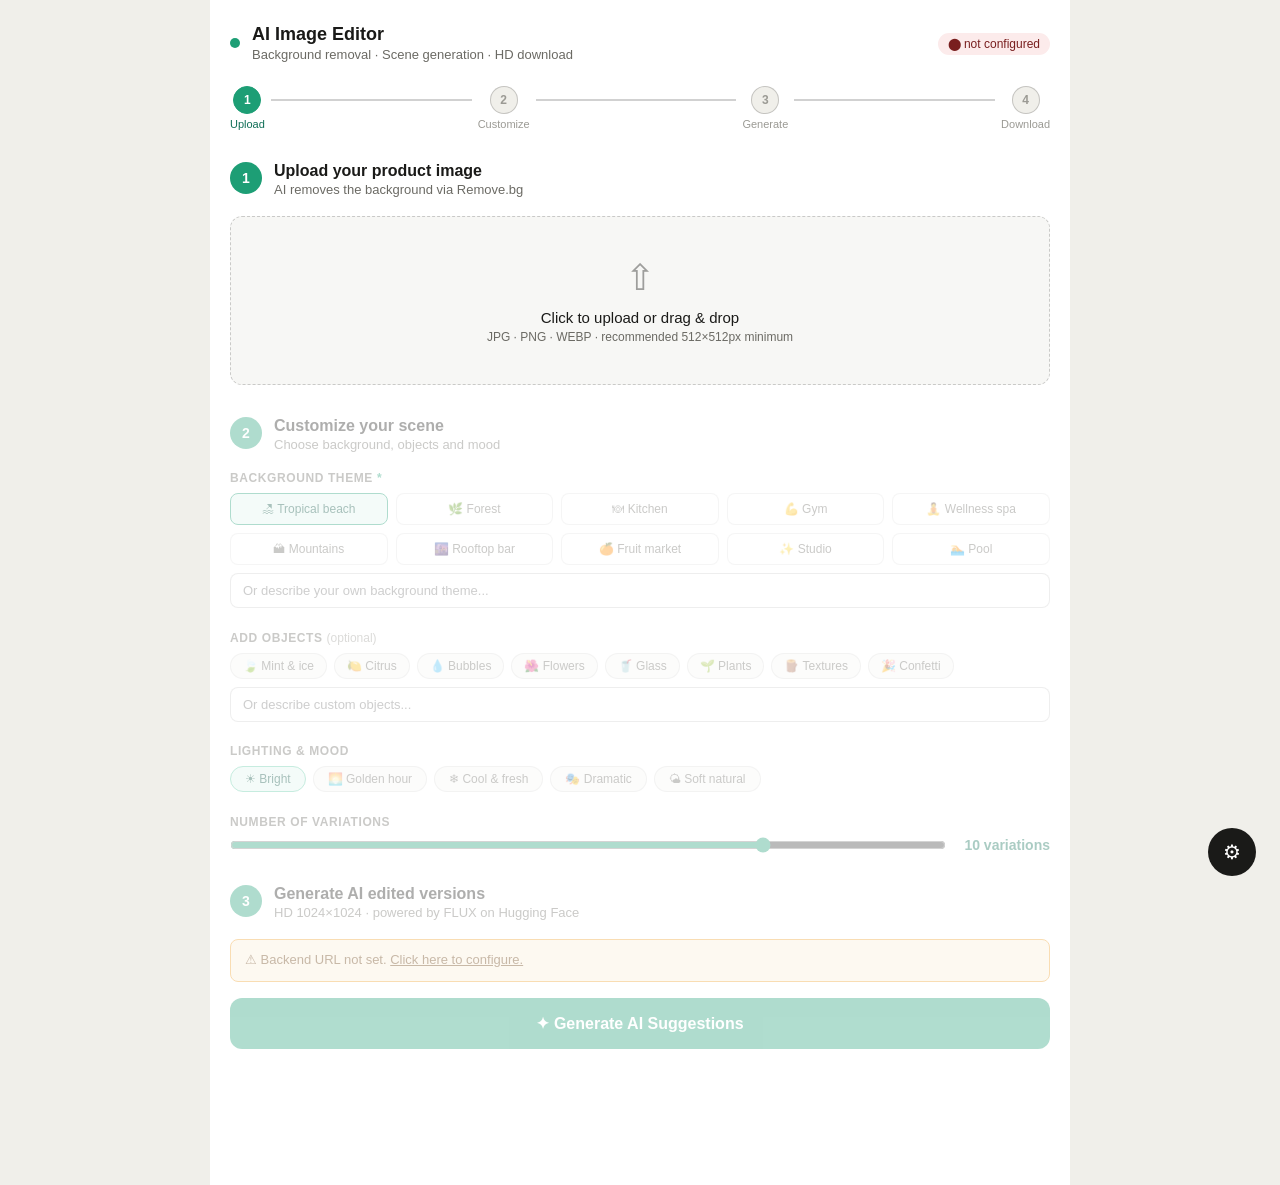
==== commit 53311a17: "Update index.html" ====
--- a/index.html
+++ b/index.html
@@ -5,136 +5,141 @@
   <meta name="viewport" content="width=device-width, initial-scale=1.0">
   <title>AI Image Editor — Probiotic Fizzy Beverages</title>
   <style>
-    *, *::before, *::after { box-sizing: border-box; margin: 0; padding: 0; }
-    :root {
-      --green: #1D9E75; --green-dark: #0F6E56; --green-light: #E1F5EE;
-      --green-mid: #5DCAA5; --green-deep: #085041;
-      --bg: #ffffff; --bg2: #f7f7f5; --bg3: #f0efea;
-      --text: #1a1a18; --text2: #6b6a64; --text3: #9b9a94;
-      --border: rgba(0,0,0,0.10); --border2: rgba(0,0,0,0.18);
-      --amber-light: #FAEEDA; --amber-mid: #EF9F27; --amber-deep: #633806;
-      --red-light: #FCEBEB; --red-mid: #F09595; --red-deep: #791F1F;
-      --radius: 8px; --radius-lg: 12px;
-      --font: -apple-system, BlinkMacSystemFont, 'Segoe UI', sans-serif;
+    *,*::before,*::after{box-sizing:border-box;margin:0;padding:0}
+    :root{
+      --green:#1D9E75;--green-dark:#0F6E56;--green-light:#E1F5EE;--green-mid:#5DCAA5;--green-deep:#085041;
+      --bg:#fff;--bg2:#f7f7f5;--bg3:#f0efea;
+      --text:#1a1a18;--text2:#6b6a64;--text3:#9b9a94;
+      --border:rgba(0,0,0,.10);--border2:rgba(0,0,0,.18);
+      --amber-light:#FAEEDA;--amber-mid:#EF9F27;--amber-deep:#633806;
+      --red-light:#FCEBEB;--red-mid:#F09595;--red-deep:#791F1F;
+      --radius:8px;--radius-lg:12px;
+      --font:-apple-system,BlinkMacSystemFont,'Segoe UI',sans-serif
     }
-    @media (prefers-color-scheme: dark) {
-      :root {
-        --bg: #1a1a18; --bg2: #242422; --bg3: #2e2e2c;
-        --text: #e8e6de; --text2: #9b9a94; --text3: #6b6a64;
-        --border: rgba(255,255,255,0.10); --border2: rgba(255,255,255,0.18);
-        --green-light: #0a2e20; --green-deep: #9FE1CB;
-        --amber-light: #2e1e04; --amber-deep: #FAC775;
-        --red-light: #2e0a0a; --red-deep: #F7C1C1;
-      }
-    }
-    body { font-family: var(--font); background: var(--bg3); color: var(--text); min-height: 100vh; }
-    .app { max-width: 860px; margin: 0 auto; background: var(--bg); min-height: 100vh; padding: 1.5rem 1.25rem 5rem; }
-    .top-bar { display: flex; align-items: center; gap: 12px; margin-bottom: 1.5rem; }
-    .brand-dot { width: 10px; height: 10px; border-radius: 50%; background: var(--green); flex-shrink: 0; }
-    .top-title { font-size: 18px; font-weight: 600; color: var(--text); }
-    .top-sub { font-size: 13px; color: var(--text2); margin-top: 2px; }
-    .header-right { margin-left: auto; }
-    .status-pill { font-size: 12px; padding: 4px 10px; border-radius: 20px; font-weight: 500; }
-    .status-ok  { background: var(--green-light); color: var(--green-deep); }
-    .status-err { background: var(--red-light); color: var(--red-deep); }
-    .status-unk { background: var(--bg2); color: var(--text3); }
-    .progress-bar { display: flex; align-items: center; margin-bottom: 2rem; }
-    .prog-step { display: flex; flex-direction: column; align-items: center; gap: 4px; }
-    .prog-num { width: 28px; height: 28px; border-radius: 50%; background: var(--bg3); border: 1.5px solid var(--border2); color: var(--text3); font-size: 12px; font-weight: 600; display: flex; align-items: center; justify-content: center; transition: .2s; }
-    .prog-lbl { font-size: 11px; color: var(--text3); white-space: nowrap; }
-    .prog-step.active .prog-num { background: var(--green); border-color: var(--green); color: #fff; }
-    .prog-step.active .prog-lbl { color: var(--green-dark); font-weight: 500; }
-    .prog-step.done .prog-num { background: var(--green-light); border-color: var(--green-mid); color: var(--green-dark); }
-    .prog-line { flex: 1; height: 1.5px; background: var(--border2); margin: 0 6px; margin-bottom: 16px; }
-    .step-section { margin-bottom: 2rem; transition: opacity .3s; }
-    .step-section.locked { opacity: .35; pointer-events: none; }
-    .step-header { display: flex; align-items: flex-start; gap: 12px; margin-bottom: 1.2rem; }
-    .step-num-badge { width: 32px; height: 32px; border-radius: 50%; background: var(--green); color: #fff; font-size: 14px; font-weight: 600; display: flex; align-items: center; justify-content: center; flex-shrink: 0; }
-    .step-title { font-size: 16px; font-weight: 600; color: var(--text); }
-    .step-sub { font-size: 13px; color: var(--text2); margin-top: 2px; }
-    .upload-zone { border: 1.5px dashed var(--border2); border-radius: var(--radius-lg); padding: 2.5rem; text-align: center; cursor: pointer; background: var(--bg2); transition: .15s; margin-bottom: 1rem; }
-    .upload-zone:hover { border-color: var(--green-mid); background: var(--green-light); }
-    .upload-zone input { display: none; }
-    .upload-icon { font-size: 36px; opacity: .4; margin-bottom: 10px; }
-    .uz-title { font-size: 15px; font-weight: 500; color: var(--text); margin-bottom: 4px; }
-    .uz-sub { font-size: 12px; color: var(--text2); }
-    .preview-grid { display: grid; grid-template-columns: 1fr 1fr; gap: 12px; margin-bottom: 12px; }
-    .preview-card { background: var(--bg2); border-radius: var(--radius-lg); overflow: hidden; border: 0.5px solid var(--border); }
-    .preview-label { font-size: 11px; font-weight: 500; color: var(--text2); padding: 8px 12px; text-transform: uppercase; letter-spacing: .05em; border-bottom: 0.5px solid var(--border); }
-    .preview-card img { width: 100%; aspect-ratio: 1; object-fit: contain; display: block; background: repeating-conic-gradient(#ccc 0% 25%, #fff 0% 50%) 0 0 / 16px 16px; }
-    .removing-msg { display: flex; flex-direction: column; align-items: center; justify-content: center; gap: 10px; aspect-ratio: 1; font-size: 13px; color: var(--text2); padding: 1rem; text-align: center; }
-    .spinner { width: 28px; height: 28px; border: 2.5px solid var(--border2); border-top-color: var(--green); border-radius: 50%; animation: spin .8s linear infinite; flex-shrink: 0; }
-    .progress-ring-wrap { width: 100%; background: var(--border); border-radius: 20px; height: 5px; overflow: hidden; margin-top: 4px; }
-    .progress-ring-fill { height: 100%; background: var(--green); border-radius: 20px; transition: width .3s; width: 0%; }
-    @keyframes spin { to { transform: rotate(360deg); } }
-    .form-section { margin-bottom: 1.4rem; }
-    .lbl { display: block; font-size: 12px; font-weight: 600; color: var(--text2); letter-spacing: .05em; text-transform: uppercase; margin-bottom: 8px; }
-    .required { color: var(--green); }
-    .optional { color: var(--text3); font-weight: 400; text-transform: none; letter-spacing: 0; }
-    input[type="text"] { width: 100%; padding: 9px 12px; font-size: 13px; font-family: var(--font); background: var(--bg); color: var(--text); border: 0.5px solid var(--border2); border-radius: var(--radius); outline: none; margin-top: 8px; transition: border-color .15s; }
-    input[type="text"]:focus { border-color: var(--green); box-shadow: 0 0 0 3px rgba(29,158,117,.12); }
-    .theme-grid { display: grid; grid-template-columns: repeat(auto-fill, minmax(140px, 1fr)); gap: 8px; }
-    .theme-chip { background: var(--bg); border: 0.5px solid var(--border); border-radius: var(--radius); padding: 8px 10px; font-size: 12px; color: var(--text2); cursor: pointer; transition: .12s; user-select: none; text-align: center; }
-    .theme-chip:hover { border-color: var(--border2); color: var(--text); }
-    .theme-chip.active { border: 1.5px solid var(--green); background: var(--green-light); color: var(--green-deep); font-weight: 500; }
-    .objects-grid { display: flex; flex-wrap: wrap; gap: 7px; }
-    .obj-chip { background: var(--bg2); border: 0.5px solid var(--border); border-radius: 20px; padding: 5px 12px; font-size: 12px; color: var(--text2); cursor: pointer; transition: .12s; user-select: none; }
-    .obj-chip.active { background: var(--green-light); border-color: var(--green-mid); color: var(--green-deep); font-weight: 500; }
-    .mood-row { display: flex; flex-wrap: wrap; gap: 7px; }
-    .mood-chip { background: var(--bg2); border: 0.5px solid var(--border); border-radius: 20px; padding: 5px 14px; font-size: 12px; color: var(--text2); cursor: pointer; transition: .12s; user-select: none; }
-    .mood-chip.active { background: var(--green-light); border-color: var(--green-mid); color: var(--green-deep); font-weight: 500; }
-    .count-row { display: flex; align-items: center; gap: 14px; }
-    .count-row input[type="range"] { flex: 1; margin-top: 0; accent-color: var(--green); }
-    .count-display { font-size: 14px; font-weight: 600; color: var(--green-dark); min-width: 90px; text-align: right; }
-    .btn-generate { width: 100%; padding: 16px; font-size: 16px; font-weight: 600; background: var(--green); color: #fff; border: none; border-radius: var(--radius-lg); cursor: pointer; font-family: var(--font); transition: background .15s; margin-bottom: 1.5rem; }
-    .btn-generate:hover { background: var(--green-dark); }
-    .btn-generate:disabled { background: var(--bg3); color: var(--text3); cursor: not-allowed; }
-    .loading-card { background: var(--bg2); border-radius: var(--radius-lg); padding: 2.5rem; text-align: center; border: 0.5px solid var(--border); }
-    .loading-spinner { width: 44px; height: 44px; border: 3px solid var(--border2); border-top-color: var(--green); border-radius: 50%; animation: spin .8s linear infinite; margin: 0 auto 1rem; }
-    .loading-title { font-size: 16px; font-weight: 600; color: var(--text); margin-bottom: 6px; }
-    .loading-sub { font-size: 13px; color: var(--text2); margin-bottom: 1.2rem; }
-    .loading-bar-wrap { background: var(--bg3); border-radius: 20px; height: 6px; overflow: hidden; }
-    .loading-bar { height: 100%; background: var(--green); border-radius: 20px; width: 0%; transition: width .4s ease; }
-    .results-header { display: flex; align-items: center; justify-content: space-between; flex-wrap: wrap; gap: 10px; margin-bottom: 1rem; }
-    .results-title { font-size: 15px; font-weight: 600; color: var(--text); }
-    .btn-download-all { background: var(--green); color: #fff; border: none; border-radius: var(--radius); padding: 8px 16px; font-size: 13px; font-weight: 500; cursor: pointer; font-family: var(--font); transition: .15s; }
-    .btn-download-all:hover { background: var(--green-dark); }
-    .results-grid { display: grid; grid-template-columns: repeat(auto-fill, minmax(240px, 1fr)); gap: 14px; }
-    .result-card { background: var(--bg); border: 0.5px solid var(--border); border-radius: var(--radius-lg); overflow: hidden; transition: border-color .15s; }
-    .result-card:hover { border-color: var(--green-mid); }
-    .result-img-wrap { position: relative; aspect-ratio: 1; background: var(--bg2); overflow: hidden; }
-    .result-img-wrap img { width: 100%; height: 100%; object-fit: cover; display: block; }
-    .result-badge { position: absolute; top: 8px; left: 8px; background: rgba(0,0,0,.55); color: #fff; font-size: 10px; font-weight: 600; padding: 2px 7px; border-radius: 20px; }
-    .result-card-body { padding: 10px 12px; }
-    .result-desc { font-size: 12px; color: var(--text2); margin-bottom: 8px; line-height: 1.5; }
-    .result-actions { display: flex; gap: 6px; }
-    .btn-dl { flex: 1; background: var(--green); color: #fff; border: none; border-radius: var(--radius); padding: 7px; font-size: 12px; font-weight: 500; cursor: pointer; font-family: var(--font); transition: .15s; }
-    .btn-dl:hover { background: var(--green-dark); }
-    .btn-dl:disabled { background: var(--bg3); color: var(--text3); cursor: not-allowed; }
-    .btn-preview { background: var(--bg2); color: var(--text2); border: 0.5px solid var(--border); border-radius: var(--radius); padding: 7px 10px; font-size: 12px; cursor: pointer; font-family: var(--font); }
-    .warn-box { background: var(--amber-light); border: 0.5px solid var(--amber-mid); border-radius: var(--radius); padding: 10px 14px; font-size: 13px; color: var(--amber-deep); margin-bottom: 1rem; line-height: 1.6; }
-    .btn-ghost { background: transparent; border: 0.5px solid var(--border2); border-radius: var(--radius); padding: 7px 14px; font-size: 13px; color: var(--text2); cursor: pointer; font-family: var(--font); }
-    .btn-green { background: var(--green); color: #fff; border: none; border-radius: var(--radius); padding: 8px 14px; font-size: 13px; font-weight: 500; cursor: pointer; font-family: var(--font); white-space: nowrap; }
-    .saved-msg { font-size: 12px; color: var(--green); margin-top: 4px; }
-    .setup-overlay { position: fixed; inset: 0; background: rgba(0,0,0,.5); z-index: 100; display: flex; align-items: center; justify-content: center; padding: 1rem; }
-    .setup-modal { background: var(--bg); border-radius: var(--radius-lg); padding: 1.5rem; width: 100%; max-width: 480px; }
-    .setup-modal-header { display: flex; align-items: center; justify-content: space-between; margin-bottom: 1.2rem; }
-    .setup-modal-title { font-size: 16px; font-weight: 600; color: var(--text); }
-    .setup-close { background: none; border: none; font-size: 18px; color: var(--text2); cursor: pointer; }
-    .setup-modal-body { display: flex; flex-direction: column; gap: 8px; }
-    .webhook-row { display: flex; gap: 8px; }
-    .webhook-row input { flex: 1; }
-    .setup-note { font-size: 12px; color: var(--text2); line-height: 1.6; padding: 10px; background: var(--bg2); border-radius: var(--radius); }
-    .setup-fab { position: fixed; bottom: 24px; right: 24px; width: 48px; height: 48px; border-radius: 50%; background: var(--text); color: var(--bg); border: none; font-size: 20px; cursor: pointer; z-index: 90; }
-    .setup-fab:hover { background: var(--green); }
-    .fullscreen-overlay { position: fixed; inset: 0; background: rgba(0,0,0,.92); z-index: 200; display: flex; align-items: center; justify-content: center; cursor: pointer; }
-    .fullscreen-overlay img { max-width: 90vw; max-height: 90vh; object-fit: contain; border-radius: var(--radius); }
-    @media (max-width: 480px) {
-      .preview-grid { grid-template-columns: 1fr; }
-      .results-grid { grid-template-columns: 1fr 1fr; }
-      .theme-grid { grid-template-columns: repeat(auto-fill, minmax(110px, 1fr)); }
-      .prog-lbl { display: none; }
-    }
+    @media(prefers-color-scheme:dark){:root{
+      --bg:#1a1a18;--bg2:#242422;--bg3:#2e2e2c;
+      --text:#e8e6de;--text2:#9b9a94;--text3:#6b6a64;
+      --border:rgba(255,255,255,.10);--border2:rgba(255,255,255,.18);
+      --green-light:#0a2e20;--green-deep:#9FE1CB;
+      --amber-light:#2e1e04;--amber-deep:#FAC775;
+      --red-light:#2e0a0a;--red-deep:#F7C1C1
+    }}
+    body{font-family:var(--font);background:var(--bg3);color:var(--text);min-height:100vh}
+    .app{max-width:860px;margin:0 auto;background:var(--bg);min-height:100vh;padding:1.5rem 1.25rem 5rem}
+    /* Header */
+    .top-bar{display:flex;align-items:center;gap:12px;margin-bottom:1.5rem}
+    .brand-dot{width:10px;height:10px;border-radius:50%;background:var(--green);flex-shrink:0}
+    .top-title{font-size:18px;font-weight:600;color:var(--text)}
+    .top-sub{font-size:13px;color:var(--text2);margin-top:2px}
+    .header-right{margin-left:auto}
+    .status-pill{font-size:12px;padding:4px 10px;border-radius:20px;font-weight:500}
+    .s-ok{background:var(--green-light);color:var(--green-deep)}
+    .s-err{background:var(--red-light);color:var(--red-deep)}
+    .s-unk{background:var(--bg2);color:var(--text3)}
+    /* Progress bar */
+    .prog-bar{display:flex;align-items:center;margin-bottom:2rem}
+    .prog-step{display:flex;flex-direction:column;align-items:center;gap:4px}
+    .prog-num{width:28px;height:28px;border-radius:50%;background:var(--bg3);border:1.5px solid var(--border2);color:var(--text3);font-size:12px;font-weight:600;display:flex;align-items:center;justify-content:center;transition:.2s}
+    .prog-lbl{font-size:11px;color:var(--text3);white-space:nowrap}
+    .prog-step.active .prog-num{background:var(--green);border-color:var(--green);color:#fff}
+    .prog-step.active .prog-lbl{color:var(--green-dark);font-weight:500}
+    .prog-step.done .prog-num{background:var(--green-light);border-color:var(--green-mid);color:var(--green-dark)}
+    .prog-line{flex:1;height:1.5px;background:var(--border2);margin:0 6px;margin-bottom:16px}
+    /* Steps */
+    .step{margin-bottom:2rem;transition:opacity .3s}
+    .step.locked{opacity:.35;pointer-events:none}
+    .step-hdr{display:flex;align-items:flex-start;gap:12px;margin-bottom:1.2rem}
+    .step-badge{width:32px;height:32px;border-radius:50%;background:var(--green);color:#fff;font-size:14px;font-weight:600;display:flex;align-items:center;justify-content:center;flex-shrink:0}
+    .step-title{font-size:16px;font-weight:600;color:var(--text)}
+    .step-sub{font-size:13px;color:var(--text2);margin-top:2px}
+    /* Upload */
+    .upload-zone{border:1.5px dashed var(--border2);border-radius:var(--radius-lg);padding:2.5rem;text-align:center;cursor:pointer;background:var(--bg2);transition:.15s;margin-bottom:1rem}
+    .upload-zone:hover{border-color:var(--green-mid);background:var(--green-light)}
+    .upload-zone input{display:none}
+    .uz-icon{font-size:36px;opacity:.4;margin-bottom:10px}
+    .uz-title{font-size:15px;font-weight:500;color:var(--text);margin-bottom:4px}
+    .uz-sub{font-size:12px;color:var(--text2)}
+    /* Preview */
+    .preview-grid{display:grid;grid-template-columns:1fr 1fr;gap:12px;margin-bottom:12px}
+    .preview-card{background:var(--bg2);border-radius:var(--radius-lg);overflow:hidden;border:.5px solid var(--border)}
+    .preview-lbl{font-size:11px;font-weight:500;color:var(--text2);padding:8px 12px;text-transform:uppercase;letter-spacing:.05em;border-bottom:.5px solid var(--border)}
+    .preview-card img{width:100%;aspect-ratio:1;object-fit:contain;display:block;background:repeating-conic-gradient(#ccc 0% 25%,#fff 0% 50%) 0 0/16px 16px}
+    .removing{display:flex;flex-direction:column;align-items:center;justify-content:center;gap:10px;aspect-ratio:1;font-size:13px;color:var(--text2);padding:1rem;text-align:center}
+    /* Spinner */
+    .spinner,.big-spinner{border-radius:50%;animation:spin .8s linear infinite}
+    .spinner{width:28px;height:28px;border:2.5px solid var(--border2);border-top-color:var(--green);flex-shrink:0}
+    .big-spinner{width:44px;height:44px;border:3px solid var(--border2);border-top-color:var(--green);margin:0 auto 1rem}
+    @keyframes spin{to{transform:rotate(360deg)}}
+    .prog-wrap{width:100%;background:var(--border);border-radius:20px;height:5px;overflow:hidden;margin-top:4px}
+    .prog-fill{height:100%;background:var(--green);border-radius:20px;width:0%;transition:width .3s}
+    /* Form */
+    .form-sec{margin-bottom:1.4rem}
+    .lbl{display:block;font-size:12px;font-weight:600;color:var(--text2);letter-spacing:.05em;text-transform:uppercase;margin-bottom:8px}
+    .req{color:var(--green)}.opt{color:var(--text3);font-weight:400;text-transform:none;letter-spacing:0}
+    input[type=text]{width:100%;padding:9px 12px;font-size:13px;font-family:var(--font);background:var(--bg);color:var(--text);border:.5px solid var(--border2);border-radius:var(--radius);outline:none;margin-top:8px;transition:border-color .15s}
+    input[type=text]:focus{border-color:var(--green);box-shadow:0 0 0 3px rgba(29,158,117,.12)}
+    .theme-grid{display:grid;grid-template-columns:repeat(auto-fill,minmax(140px,1fr));gap:8px}
+    .theme-chip{background:var(--bg);border:.5px solid var(--border);border-radius:var(--radius);padding:8px 10px;font-size:12px;color:var(--text2);cursor:pointer;transition:.12s;user-select:none;text-align:center}
+    .theme-chip.active{border:1.5px solid var(--green);background:var(--green-light);color:var(--green-deep);font-weight:500}
+    .obj-row{display:flex;flex-wrap:wrap;gap:7px}
+    .obj-chip{background:var(--bg2);border:.5px solid var(--border);border-radius:20px;padding:5px 12px;font-size:12px;color:var(--text2);cursor:pointer;transition:.12s;user-select:none}
+    .obj-chip.active{background:var(--green-light);border-color:var(--green-mid);color:var(--green-deep);font-weight:500}
+    .mood-row{display:flex;flex-wrap:wrap;gap:7px}
+    .mood-chip{background:var(--bg2);border:.5px solid var(--border);border-radius:20px;padding:5px 14px;font-size:12px;color:var(--text2);cursor:pointer;transition:.12s;user-select:none}
+    .mood-chip.active{background:var(--green-light);border-color:var(--green-mid);color:var(--green-deep);font-weight:500}
+    .count-row{display:flex;align-items:center;gap:14px}
+    .count-row input[type=range]{flex:1;accent-color:var(--green)}
+    .count-val{font-size:14px;font-weight:600;color:var(--green-dark);min-width:90px;text-align:right}
+    /* Buttons */
+    .btn-gen{width:100%;padding:16px;font-size:16px;font-weight:600;background:var(--green);color:#fff;border:none;border-radius:var(--radius-lg);cursor:pointer;font-family:var(--font);transition:.15s;margin-bottom:1.5rem}
+    .btn-gen:hover{background:var(--green-dark)}
+    .btn-gen:disabled{background:var(--bg3);color:var(--text3);cursor:not-allowed}
+    .btn-ghost{background:transparent;border:.5px solid var(--border2);border-radius:var(--radius);padding:7px 14px;font-size:13px;color:var(--text2);cursor:pointer;font-family:var(--font)}
+    .btn-green{background:var(--green);color:#fff;border:none;border-radius:var(--radius);padding:8px 14px;font-size:13px;font-weight:500;cursor:pointer;font-family:var(--font);white-space:nowrap}
+    /* Loading */
+    .loading-card{background:var(--bg2);border-radius:var(--radius-lg);padding:2.5rem;text-align:center;border:.5px solid var(--border)}
+    .loading-title{font-size:16px;font-weight:600;color:var(--text);margin-bottom:6px}
+    .loading-sub{font-size:13px;color:var(--text2);margin-bottom:1.2rem}
+    .bar-wrap{background:var(--bg3);border-radius:20px;height:6px;overflow:hidden}
+    .bar-fill{height:100%;background:var(--green);border-radius:20px;width:0%;transition:width .4s ease}
+    /* Results */
+    .results-hdr{display:flex;align-items:center;justify-content:space-between;flex-wrap:wrap;gap:10px;margin-bottom:1rem}
+    .results-title{font-size:15px;font-weight:600;color:var(--text)}
+    .btn-zip{background:var(--green);color:#fff;border:none;border-radius:var(--radius);padding:8px 16px;font-size:13px;font-weight:500;cursor:pointer;font-family:var(--font)}
+    .btn-zip:hover{background:var(--green-dark)}
+    .results-grid{display:grid;grid-template-columns:repeat(auto-fill,minmax(240px,1fr));gap:14px}
+    .result-card{background:var(--bg);border:.5px solid var(--border);border-radius:var(--radius-lg);overflow:hidden;transition:border-color .15s}
+    .result-card:hover{border-color:var(--green-mid)}
+    .result-img-wrap{position:relative;aspect-ratio:1;background:var(--bg2);overflow:hidden}
+    .result-img-wrap img{width:100%;height:100%;object-fit:cover;display:block}
+    .result-badge{position:absolute;top:8px;left:8px;background:rgba(0,0,0,.55);color:#fff;font-size:10px;font-weight:600;padding:2px 7px;border-radius:20px}
+    .result-body{padding:10px 12px}
+    .result-desc{font-size:12px;color:var(--text2);margin-bottom:8px;line-height:1.5}
+    .result-actions{display:flex;gap:6px}
+    .btn-dl{flex:1;background:var(--green);color:#fff;border:none;border-radius:var(--radius);padding:7px;font-size:12px;font-weight:500;cursor:pointer;font-family:var(--font)}
+    .btn-dl:hover{background:var(--green-dark)}
+    .btn-dl:disabled{background:var(--bg3);color:var(--text3);cursor:not-allowed}
+    .btn-eye{background:var(--bg2);color:var(--text2);border:.5px solid var(--border);border-radius:var(--radius);padding:7px 10px;font-size:12px;cursor:pointer;font-family:var(--font)}
+    /* Boxes */
+    .warn-box{background:var(--amber-light);border:.5px solid var(--amber-mid);border-radius:var(--radius);padding:10px 14px;font-size:13px;color:var(--amber-deep);margin-bottom:1rem;line-height:1.6}
+    .info-box{background:var(--green-light);border:.5px solid var(--green-mid);border-radius:var(--radius);padding:10px 14px;font-size:13px;color:var(--green-deep);margin-bottom:1rem;line-height:1.6}
+    .saved-msg{font-size:12px;color:var(--green);margin-top:4px}
+    /* Setup */
+    .setup-overlay{position:fixed;inset:0;background:rgba(0,0,0,.5);z-index:100;display:flex;align-items:center;justify-content:center;padding:1rem}
+    .setup-modal{background:var(--bg);border-radius:var(--radius-lg);padding:1.5rem;width:100%;max-width:480px}
+    .setup-modal-hdr{display:flex;align-items:center;justify-content:space-between;margin-bottom:1.2rem}
+    .setup-modal-title{font-size:16px;font-weight:600;color:var(--text)}
+    .setup-close{background:none;border:none;font-size:18px;color:var(--text2);cursor:pointer}
+    .setup-body{display:flex;flex-direction:column;gap:8px}
+    .wh-row{display:flex;gap:8px}
+    .wh-row input{flex:1}
+    .setup-note{font-size:12px;color:var(--text2);line-height:1.6;padding:10px;background:var(--bg2);border-radius:var(--radius)}
+    .setup-fab{position:fixed;bottom:24px;right:24px;width:48px;height:48px;border-radius:50%;background:var(--text);color:var(--bg);border:none;font-size:20px;cursor:pointer;z-index:90}
+    .setup-fab:hover{background:var(--green)}
+    /* Fullscreen */
+    .fs-overlay{position:fixed;inset:0;background:rgba(0,0,0,.92);z-index:200;display:flex;align-items:center;justify-content:center;cursor:pointer}
+    .fs-overlay img{max-width:90vw;max-height:90vh;object-fit:contain;border-radius:var(--radius)}
+    @media(max-width:480px){.preview-grid{grid-template-columns:1fr}.results-grid{grid-template-columns:1fr 1fr}.theme-grid{grid-template-columns:repeat(auto-fill,minmax(110px,1fr))}.prog-lbl{display:none}}
   </style>
 </head>
 <body>
@@ -147,11 +152,11 @@
       <div class="top-sub">Background removal · Scene generation · HD download</div>
     </div>
     <div class="header-right">
-      <span id="backend-status" class="status-pill status-unk">⬤ checking...</span>
+      <span id="backend-status" class="status-pill s-unk">⬤ checking...</span>
     </div>
   </header>
 
-  <div class="progress-bar">
+  <div class="prog-bar">
     <div class="prog-step active" id="prog-1"><div class="prog-num">1</div><div class="prog-lbl">Upload</div></div>
     <div class="prog-line"></div>
     <div class="prog-step" id="prog-2"><div class="prog-num">2</div><div class="prog-lbl">Customize</div></div>
@@ -161,49 +166,49 @@
     <div class="prog-step" id="prog-4"><div class="prog-num">4</div><div class="prog-lbl">Download</div></div>
   </div>
 
-  <!-- STEP 1 -->
-  <section class="step-section" id="step-1">
-    <div class="step-header">
-      <div class="step-num-badge">1</div>
-      <div><div class="step-title">Upload your product image</div><div class="step-sub">AI removes the background automatically in your browser</div></div>
+  <!-- STEP 1: UPLOAD -->
+  <section class="step" id="step-1">
+    <div class="step-hdr">
+      <div class="step-badge">1</div>
+      <div><div class="step-title">Upload your product image</div><div class="step-sub">AI removes the background via Remove.bg</div></div>
     </div>
     <div class="upload-zone" id="drop-zone">
       <input type="file" id="file-input" accept="image/png,image/jpeg,image/webp">
-      <div class="upload-icon">&#8679;</div>
+      <div class="uz-icon">&#8679;</div>
       <div class="uz-title">Click to upload or drag & drop</div>
-      <div class="uz-sub">JPG · PNG · WEBP — recommended min 512×512px</div>
+      <div class="uz-sub">JPG · PNG · WEBP · recommended 512×512px minimum</div>
     </div>
     <div id="preview-area" style="display:none">
       <div class="preview-grid">
         <div class="preview-card">
-          <div class="preview-label">Original</div>
+          <div class="preview-lbl">Original</div>
           <img id="original-img" src="" alt="Original">
         </div>
         <div class="preview-card">
-          <div class="preview-label">Background removed</div>
-          <div id="removing-bg" class="removing-msg">
+          <div class="preview-lbl">Background removed</div>
+          <div id="removing-div" class="removing">
             <div class="spinner"></div>
-            <span id="removing-status">Initializing AI model...</span>
-            <div class="progress-ring-wrap"><div class="progress-ring-fill" id="removal-progress-bar"></div></div>
+            <span id="removing-status">Removing background...</span>
+            <div class="prog-wrap"><div class="prog-fill" id="removal-prog"></div></div>
           </div>
-          <img id="removed-bg-img" src="" alt="No background" style="display:none">
+          <img id="removed-img" src="" alt="Background removed" style="display:none">
         </div>
       </div>
-      <button class="btn-ghost" onclick="resetUpload()">Upload different image</button>
+      <button class="btn-ghost" onclick="resetAll()">Upload different image</button>
     </div>
   </section>
 
-  <!-- STEP 2 -->
-  <section class="step-section locked" id="step-2">
-    <div class="step-header">
-      <div class="step-num-badge">2</div>
-      <div><div class="step-title">Customize your scene</div><div class="step-sub">Choose background, add objects, set the mood</div></div>
-    </div>
-    <div class="form-section">
-      <label class="lbl">Background theme <span class="required">*</span></label>
+  <!-- STEP 2: CUSTOMIZE -->
+  <section class="step locked" id="step-2">
+    <div class="step-hdr">
+      <div class="step-badge">2</div>
+      <div><div class="step-title">Customize your scene</div><div class="step-sub">Choose background, objects and mood</div></div>
+    </div>
+    <div class="form-sec">
+      <label class="lbl">Background theme <span class="req">*</span></label>
       <div class="theme-grid" id="theme-grid">
         <div class="theme-chip active" data-theme="tropical beach with palm trees and golden sand">🏖 Tropical beach</div>
-        <div class="theme-chip" data-theme="lush green forest with dappled sunlight">🌿 Forest</div>
+        <div class="theme-chip" data-theme="lush green forest with dappled sunlight rays">🌿 Forest</div>
         <div class="theme-chip" data-theme="modern minimalist white kitchen counter">🍽 Kitchen</div>
         <div class="theme-chip" data-theme="vibrant gym and fitness studio">💪 Gym</div>
         <div class="theme-chip" data-theme="cozy wellness spa with candles and plants">🧘 Wellness spa</div>
@@ -215,23 +220,23 @@
       </div>
       <input type="text" id="custom-theme" placeholder="Or describe your own background theme...">
     </div>
-    <div class="form-section">
-      <label class="lbl">Add objects <span class="optional">(optional)</span></label>
-      <div class="objects-grid" id="objects-grid">
+    <div class="form-sec">
+      <label class="lbl">Add objects <span class="opt">(optional)</span></label>
+      <div class="obj-row" id="obj-grid">
         <div class="obj-chip" data-obj="fresh mint leaves and ice cubes">🍃 Mint & ice</div>
-        <div class="obj-chip" data-obj="sliced citrus fruits like lemon and orange">🍋 Citrus</div>
+        <div class="obj-chip" data-obj="sliced citrus fruits lemon and orange">🍋 Citrus</div>
         <div class="obj-chip" data-obj="fizzy bubbles and water splashes">💧 Bubbles</div>
         <div class="obj-chip" data-obj="tropical flowers and hibiscus">🌺 Flowers</div>
         <div class="obj-chip" data-obj="glass with ice and condensation">🥤 Glass</div>
         <div class="obj-chip" data-obj="green plants and leaves">🌱 Plants</div>
         <div class="obj-chip" data-obj="wooden surface and natural textures">🪵 Textures</div>
-        <div class="obj-chip" data-obj="colorful confetti and celebration elements">🎉 Confetti</div>
+        <div class="obj-chip" data-obj="colorful confetti">🎉 Confetti</div>
       </div>
       <input type="text" id="custom-objects" placeholder="Or describe custom objects...">
     </div>
-    <div class="form-section">
+    <div class="form-sec">
       <label class="lbl">Lighting & mood</label>
-      <div class="mood-row">
+      <div class="mood-row" id="mood-row">
         <div class="mood-chip active" data-mood="bright and vibrant with natural sunlight">☀ Bright</div>
         <div class="mood-chip" data-mood="warm golden hour lighting">🌅 Golden hour</div>
         <div class="mood-chip" data-mood="cool and refreshing blue tones">❄ Cool & fresh</div>
@@ -239,35 +244,35 @@
         <div class="mood-chip" data-mood="soft diffused natural light">🌤 Soft natural</div>
       </div>
     </div>
-    <div class="form-section">
+    <div class="form-sec">
       <label class="lbl">Number of variations</label>
       <div class="count-row">
-        <input type="range" id="variation-count" min="4" max="12" value="10" step="2" oninput="document.getElementById('count-display').textContent=this.value+' variations'">
-        <span class="count-display" id="count-display">10 variations</span>
+        <input type="range" id="var-count" min="4" max="12" value="10" step="2" oninput="document.getElementById('count-val').textContent=this.value+' variations'">
+        <span class="count-val" id="count-val">10 variations</span>
       </div>
     </div>
   </section>
 
-  <!-- STEP 3 -->
-  <section class="step-section locked" id="step-3">
-    <div class="step-header">
-      <div class="step-num-badge">3</div>
-      <div><div class="step-title">Generate AI edited versions</div><div class="step-sub">HD 1024×1024 images powered by FLUX on Hugging Face</div></div>
-    </div>
-    <div id="setup-warning" class="warn-box" style="display:none">⚠ Backend URL not set. <a href="#" onclick="showSetup();return false;" style="color:inherit;font-weight:500">Click here to set it up.</a></div>
-    <button class="btn-generate" id="gen-btn" onclick="generateImages()">✦ Generate AI Suggestions</button>
+  <!-- STEP 3: GENERATE -->
+  <section class="step locked" id="step-3">
+    <div class="step-hdr">
+      <div class="step-badge">3</div>
+      <div><div class="step-title">Generate AI edited versions</div><div class="step-sub">HD 1024×1024 · powered by FLUX on Hugging Face</div></div>
+    </div>
+    <div id="setup-warn" class="warn-box" style="display:none">⚠ Backend URL not set. <a href="#" onclick="showSetup();return false;" style="color:inherit;font-weight:500">Click here to configure.</a></div>
+    <button class="btn-gen" id="gen-btn" onclick="generateImages()">✦ Generate AI Suggestions</button>
     <div id="loading-area" style="display:none">
       <div class="loading-card">
-        <div class="loading-spinner"></div>
+        <div class="big-spinner"></div>
         <div class="loading-title">Generating your images...</div>
-        <div class="loading-sub" id="loading-progress">Starting...</div>
-        <div class="loading-bar-wrap"><div class="loading-bar" id="loading-bar"></div></div>
+        <div class="loading-sub" id="loading-sub">Starting...</div>
+        <div class="bar-wrap"><div class="bar-fill" id="gen-bar"></div></div>
       </div>
     </div>
     <div id="results-area" style="display:none">
-      <div class="results-header">
+      <div class="results-hdr">
         <div class="results-title" id="results-title">Generated variations</div>
-        <button class="btn-download-all" onclick="downloadAll()">⬇ Download all ZIP</button>
+        <button class="btn-zip" onclick="downloadAll()">⬇ Download all ZIP</button>
       </div>
       <div class="results-grid" id="results-grid"></div>
     </div>
@@ -276,18 +281,24 @@
   <!-- Setup modal -->
   <div id="setup-panel" class="setup-overlay" style="display:none">
     <div class="setup-modal">
-      <div class="setup-modal-header">
+      <div class="setup-modal-hdr">
         <div class="setup-modal-title">Backend Setup</div>
         <button class="setup-close" onclick="hideSetup()">✕</button>
       </div>
-      <div class="setup-modal-body">
+      <div class="setup-body">
         <label class="lbl">Render Backend URL</label>
-        <div class="webhook-row">
-          <input type="text" id="backend-url-input" placeholder="https://your-app.onrender.com">
+        <div class="wh-row">
+          <input type="text" id="backend-input" placeholder="https://your-app.onrender.com">
           <button class="btn-green" onclick="saveBackend()">Save</button>
         </div>
-        <div id="backend-saved-msg" class="saved-msg" style="display:none">✓ Saved!</div>
-        <div class="setup-note">Same Render backend as your Instagram Content AI app. Make sure <strong>HF_TOKEN</strong> is set in your Render environment variables.</div>
+        <div id="saved-msg" class="saved-msg" style="display:none">✓ Saved!</div>
+        <div class="setup-note">
+          Same Render backend as your Instagram Content AI app.<br><br>
+          Required environment variables in Render:<br>
+          • <strong>ANTHROPIC_API_KEY</strong> — for content generation<br>
+          • <strong>HF_TOKEN</strong> — for image generation (huggingface.co)<br>
+          • <strong>REMOVEBG_API_KEY</strong> — for background removal (remove.bg/api)
+        </div>
       </div>
     </div>
   </div>
@@ -295,305 +306,287 @@
 
 </div>
 
-<!-- Background removal using ES module — the correct way to load @imgly -->
-<script type="module">
-  import { removeBackground } from 'https://cdn.jsdelivr.net/npm/@imgly/background-removal@1.4.5/dist/background-removal.js';
-
-  /* Make removeBackground available globally */
-  window._removeBg = async function(blob, onProgress) {
-    return await removeBackground(blob, {
-      publicPath: 'https://cdn.jsdelivr.net/npm/@imgly/background-removal@1.4.5/dist/',
-      progress: onProgress,
-      model: 'medium'
-    });
-  };
-  window._removeBgReady = true;
-  console.log('Background removal ready');
-</script>
-
 <script>
-/* ── State ── */
-var BACKEND_URL     = localStorage.getItem('img_backend_url') || '';
-var originalFile    = null;
-var removedBgB64    = null;
-var generatedImages = [];
-var selectedObjects = new Set();
-var selectedTheme   = 'tropical beach with palm trees and golden sand';
-var selectedMood    = 'bright and vibrant with natural sunlight';
+var BACKEND   = localStorage.getItem('img_backend') || '';
+var origFile  = null;
+var removedB64= null;
+var genImages = [];
+var selObjs   = new Set();
+var selTheme  = 'tropical beach with palm trees and golden sand';
+var selMood   = 'bright and vibrant with natural sunlight';
+var STYLES    = ['photorealistic product photography','lifestyle brand photography','editorial magazine style','vibrant social media style','clean commercial photography','artistic product shot','dynamic action shot','flat lay overhead view','close-up detail shot','wide environmental shot','golden ratio composition','rule of thirds composition'];
 
 /* ── Init ── */
-document.addEventListener('DOMContentLoaded', function () {
-  setupUpload();
-  setupChips();
-  checkBackend();
-  if (BACKEND_URL) document.getElementById('backend-url-input').value = BACKEND_URL;
-  if (!BACKEND_URL) document.getElementById('setup-warning').style.display = 'block';
+document.addEventListener('DOMContentLoaded', function(){
+  setupUpload(); setupChips(); checkBackend();
+  if(BACKEND) document.getElementById('backend-input').value = BACKEND;
+  if(!BACKEND) document.getElementById('setup-warn').style.display = 'block';
 });
 
-async function checkBackend() {
+async function checkBackend(){
   var pill = document.getElementById('backend-status');
-  if (!BACKEND_URL) { pill.textContent = '⬤ not configured'; pill.className = 'status-pill status-err'; return; }
-  try {
-    var r = await fetch(BACKEND_URL + '/');
-    pill.textContent = r.ok ? '⬤ backend connected' : '⬤ backend error';
-    pill.className   = r.ok ? 'status-pill status-ok' : 'status-pill status-err';
-  } catch { pill.textContent = '⬤ unreachable'; pill.className = 'status-pill status-err'; }
+  if(!BACKEND){ pill.textContent='⬤ not configured'; pill.className='status-pill s-err'; return; }
+  try{
+    var r = await fetch(BACKEND+'/');
+    if(r.ok){
+      var d = await r.json();
+      var svcs = [];
+      if(d.services){ if(!d.services.removebg) svcs.push('no Remove.bg key'); if(!d.services.huggingface) svcs.push('no HF token'); }
+      pill.textContent = svcs.length ? '⬤ connected ('+svcs.join(', ')+')' : '⬤ backend connected';
+      pill.className   = svcs.length ? 'status-pill s-unk' : 'status-pill s-ok';
+    } else throw new Error();
+  } catch{ pill.textContent='⬤ unreachable'; pill.className='status-pill s-err'; }
 }
 
 /* ── Upload ── */
-function setupUpload() {
-  var dz = document.getElementById('drop-zone');
-  var fi = document.getElementById('file-input');
-  dz.addEventListener('click', function () { fi.click(); });
-  dz.addEventListener('dragover', function (e) { e.preventDefault(); dz.style.borderColor = 'var(--green-mid)'; });
-  dz.addEventListener('dragleave', function () { dz.style.borderColor = ''; });
-  dz.addEventListener('drop', function (e) {
-    e.preventDefault(); dz.style.borderColor = '';
-    var f = e.dataTransfer.files[0];
-    if (f && f.type.startsWith('image/')) handleFile(f);
-  });
-  fi.addEventListener('change', function (e) { if (e.target.files[0]) handleFile(e.target.files[0]); e.target.value = ''; });
-}
-
-function handleFile(file) {
-  originalFile = file;
-  var reader = new FileReader();
-  reader.onload = function (ev) {
+function setupUpload(){
+  var dz=document.getElementById('drop-zone'), fi=document.getElementById('file-input');
+  dz.addEventListener('click',function(){ fi.click(); });
+  dz.addEventListener('dragover',function(e){ e.preventDefault(); dz.style.borderColor='var(--green-mid)'; });
+  dz.addEventListener('dragleave',function(){ dz.style.borderColor=''; });
+  dz.addEventListener('drop',function(e){ e.preventDefault(); dz.style.borderColor=''; var f=e.dataTransfer.files[0]; if(f&&f.type.startsWith('image/')) handleFile(f); });
+  fi.addEventListener('change',function(e){ if(e.target.files[0]) handleFile(e.target.files[0]); e.target.value=''; });
+}
+
+function handleFile(file){
+  origFile = file;
+  var r = new FileReader();
+  r.onload = function(ev){
     document.getElementById('original-img').src = ev.target.result;
     document.getElementById('preview-area').style.display = 'block';
     document.getElementById('drop-zone').style.display = 'none';
     setProgress(1);
-    startBgRemoval(file);
+    removeBg(file);
   };
-  reader.readAsDataURL(file);
-}
-
-function resetUpload() {
-  originalFile = null; removedBgB64 = null; generatedImages = [];
-  document.getElementById('preview-area').style.display = 'none';
-  document.getElementById('drop-zone').style.display = 'block';
-  document.getElementById('removed-bg-img').style.display = 'none';
-  document.getElementById('removing-bg').style.display = 'flex';
-  document.getElementById('results-area').style.display = 'none';
-  document.getElementById('loading-area').style.display = 'none';
-  document.getElementById('gen-btn').disabled = false;
+  r.readAsDataURL(file);
+}
+
+function resetAll(){
+  origFile=null; removedB64=null; genImages=[];
+  document.getElementById('preview-area').style.display='none';
+  document.getElementById('drop-zone').style.display='block';
+  document.getElementById('removed-img').style.display='none';
+  document.getElementById('removing-div').style.display='flex';
+  document.getElementById('results-area').style.display='none';
+  document.getElementById('loading-area').style.display='none';
+  document.getElementById('gen-btn').disabled=false;
+  document.getElementById('removal-prog').style.width='0%';
   lockStep(2); lockStep(3); setProgress(0);
 }
 
-/* ── Background removal ── */
-async function startBgRemoval(file) {
-  var statusEl  = document.getElementById('removing-status');
-  var progressEl= document.getElementById('removal-progress-bar');
-  var removingEl= document.getElementById('removing-bg');
-  var removedEl = document.getElementById('removed-bg-img');
-
-  removingEl.style.display = 'flex';
-  removedEl.style.display  = 'none';
-  statusEl.textContent     = 'Loading AI model...';
-  progressEl.style.width   = '0%';
-
-  /* Wait up to 15s for the ES module to load */
-  var waited = 0;
-  while (!window._removeBgReady && waited < 15000) {
-    await sleep(300); waited += 300;
+/* ── Background Removal ── */
+async function removeBg(file){
+  var statusEl = document.getElementById('removing-status');
+  var progEl   = document.getElementById('removal-prog');
+  var divEl    = document.getElementById('removing-div');
+  var imgEl    = document.getElementById('removed-img');
+
+  statusEl.textContent = 'Removing background...';
+  progEl.style.width   = '30%';
+
+  if(!BACKEND){
+    statusEl.textContent = 'No backend — using original';
+    useOriginal(file); return;
   }
 
-  if (!window._removeBgReady || !window._removeBg) {
-    /* Fallback — use original image */
-    statusEl.textContent = 'Model unavailable — using original';
-    useOriginalAsFallback(file);
-    return;
+  try{
+    var reader = new FileReader();
+    var b64 = await new Promise(function(resolve){
+      reader.onload = function(ev){ resolve(ev.target.result.split(',')[1]); };
+      reader.readAsDataURL(file);
+    });
+
+    progEl.style.width = '60%';
+    statusEl.textContent = 'Processing with Remove.bg...';
+
+    var resp = await fetch(BACKEND+'/remove-bg',{
+      method:'POST', headers:{'Content-Type':'application/json'},
+      body: JSON.stringify({ image: b64, mtype: file.type||'image/jpeg' })
+    });
+
+    if(!resp.ok) throw new Error('Server error '+resp.status);
+    var data = await resp.json();
+
+    progEl.style.width = '100%';
+
+    if(data.removed){
+      removedB64 = data.image;
+      statusEl.textContent = '✓ Background removed!';
+      imgEl.src = 'data:image/png;base64,'+data.image;
+    } else {
+      /* Remove.bg not configured — use original but still continue */
+      removedB64 = b64;
+      statusEl.textContent = '⚠ Using original (set REMOVEBG_API_KEY for removal)';
+      imgEl.src = 'data:'+file.type+';base64,'+b64;
+    }
+
+    imgEl.style.display = 'block';
+    divEl.style.display = 'none';
+    unlockStep(2); unlockStep(3); setProgress(2);
+
+  } catch(err){
+    console.error('BG removal error:',err);
+    statusEl.textContent = 'Error — using original image';
+    useOriginal(file);
   }
-
-  try {
-    statusEl.textContent = 'Removing background...';
-
-    var resultBlob = await window._removeBg(file, function(key, current, total) {
-      if (total > 0) {
-        var pct = Math.round((current / total) * 100);
-        progressEl.style.width = pct + '%';
-        statusEl.textContent = 'Removing background... ' + pct + '%';
-      }
-    });
-
-    progressEl.style.width = '100%';
-    statusEl.textContent   = '✓ Background removed!';
-
-    /* Convert blob to base64 */
-    var reader = new FileReader();
-    reader.onload = function (ev) {
-      var dataUrl  = ev.target.result;
-      removedBgB64 = dataUrl.split(',')[1];
-      removedEl.src            = dataUrl;
-      removedEl.style.display  = 'block';
-      removingEl.style.display = 'none';
-      unlockStep(2); unlockStep(3); setProgress(2);
-    };
-    reader.readAsDataURL(resultBlob);
-
-  } catch (err) {
-    console.error('BG removal error:', err);
-    statusEl.textContent = 'Removal failed — using original';
-    useOriginalAsFallback(file);
-  }
-}
-
-function useOriginalAsFallback(file) {
-  var reader = new FileReader();
-  reader.onload = function (ev) {
-    var dataUrl  = ev.target.result;
-    removedBgB64 = dataUrl.split(',')[1];
-    var removedEl = document.getElementById('removed-bg-img');
-    removedEl.src            = dataUrl;
-    removedEl.style.display  = 'block';
-    document.getElementById('removing-bg').style.display = 'none';
+}
+
+function useOriginal(file){
+  var r = new FileReader();
+  r.onload = function(ev){
+    removedB64 = ev.target.result.split(',')[1];
+    var imgEl = document.getElementById('removed-img');
+    imgEl.src = ev.target.result;
+    imgEl.style.display = 'block';
+    document.getElementById('removing-div').style.display = 'none';
+    document.getElementById('removal-prog').style.width = '100%';
     unlockStep(2); unlockStep(3); setProgress(2);
   };
-  reader.readAsDataURL(file);
+  r.readAsDataURL(file);
 }
 
 /* ── Chips ── */
-function setupChips() {
-  document.getElementById('theme-grid').addEventListener('click', function (e) {
-    var c = e.target.closest('.theme-chip'); if (!c) return;
-    document.querySelectorAll('.theme-chip').forEach(function (x) { x.classList.remove('active'); });
-    c.classList.add('active'); selectedTheme = c.dataset.theme;
-    document.getElementById('custom-theme').value = '';
+function setupChips(){
+  document.getElementById('theme-grid').addEventListener('click',function(e){
+    var c=e.target.closest('.theme-chip'); if(!c) return;
+    document.querySelectorAll('.theme-chip').forEach(function(x){x.classList.remove('active');});
+    c.classList.add('active'); selTheme=c.dataset.theme;
+    document.getElementById('custom-theme').value='';
   });
-  document.getElementById('custom-theme').addEventListener('input', function () {
-    if (this.value.trim()) { document.querySelectorAll('.theme-chip').forEach(function (x) { x.classList.remove('active'); }); selectedTheme = this.value.trim(); }
+  document.getElementById('custom-theme').addEventListener('input',function(){
+    if(this.value.trim()){ document.querySelectorAll('.theme-chip').forEach(function(x){x.classList.remove('active');}); selTheme=this.value.trim(); }
   });
-  document.getElementById('objects-grid').addEventListener('click', function (e) {
-    var c = e.target.closest('.obj-chip'); if (!c) return;
+  document.getElementById('obj-grid').addEventListener('click',function(e){
+    var c=e.target.closest('.obj-chip'); if(!c) return;
     c.classList.toggle('active');
-    if (c.classList.contains('active')) selectedObjects.add(c.dataset.obj);
-    else selectedObjects.delete(c.dataset.obj);
+    if(c.classList.contains('active')) selObjs.add(c.dataset.obj);
+    else selObjs.delete(c.dataset.obj);
   });
-  document.querySelector('.mood-row').addEventListener('click', function (e) {
-    var c = e.target.closest('.mood-chip'); if (!c) return;
-    document.querySelectorAll('.mood-chip').forEach(function (x) { x.classList.remove('active'); });
-    c.classList.add('active'); selectedMood = c.dataset.mood;
+  document.getElementById('mood-row').addEventListener('click',function(e){
+    var c=e.target.closest('.mood-chip'); if(!c) return;
+    document.querySelectorAll('.mood-chip').forEach(function(x){x.classList.remove('active');});
+    c.classList.add('active'); selMood=c.dataset.mood;
   });
 }
 
 /* ── Generate ── */
-async function generateImages() {
-  if (!BACKEND_URL) { document.getElementById('setup-warning').style.display = 'block'; showSetup(); return; }
-  var theme   = document.getElementById('custom-theme').value.trim() || selectedTheme;
-  var objects = document.getElementById('custom-objects').value.trim() || Array.from(selectedObjects).join(', ');
-  var count   = parseInt(document.getElementById('variation-count').value);
-  var imgB64  = removedBgB64 || document.getElementById('original-img').src.split(',')[1];
+async function generateImages(){
+  if(!BACKEND){ document.getElementById('setup-warn').style.display='block'; showSetup(); return; }
+  var theme   = document.getElementById('custom-theme').value.trim()||selTheme;
+  var objects = document.getElementById('custom-objects').value.trim()||Array.from(selObjs).join(', ');
+  var count   = parseInt(document.getElementById('var-count').value);
+  var imgB64  = removedB64||document.getElementById('original-img').src.split(',')[1];
   var btn     = document.getElementById('gen-btn');
-  btn.disabled = true;
-  document.getElementById('results-area').style.display = 'none';
-  document.getElementById('loading-area').style.display = 'block';
+  btn.disabled=true;
+  document.getElementById('results-area').style.display='none';
+  document.getElementById('loading-area').style.display='block';
   setProgress(3);
 
-  var results = [];
-  var bar     = document.getElementById('loading-bar');
-  var prog    = document.getElementById('loading-progress');
-  var styles  = ['photorealistic product photography','lifestyle brand photography','editorial magazine style','vibrant social media style','clean commercial photography','artistic product shot','dynamic action shot','flat lay overhead view','close-up detail shot','wide environmental shot','golden ratio composition','rule of thirds composition'];
-
-  for (var i = 0; i < count; i++) {
-    bar.style.width  = Math.round((i / count) * 100) + '%';
-    prog.textContent = 'Generating image ' + (i + 1) + ' of ' + count + '...';
-    try {
-      var resp = await fetch(BACKEND_URL + '/edit-image', {
-        method: 'POST', headers: { 'Content-Type': 'application/json' },
-        body: JSON.stringify({ image: imgB64, theme, objects, mood: selectedMood, style: styles[i % styles.length], index: i })
+  var results=[], bar=document.getElementById('gen-bar'), sub=document.getElementById('loading-sub');
+
+  for(var i=0;i<count;i++){
+    bar.style.width=Math.round((i/count)*100)+'%';
+    sub.textContent='Generating image '+(i+1)+' of '+count+'...';
+    try{
+      var resp = await fetch(BACKEND+'/edit-image',{
+        method:'POST', headers:{'Content-Type':'application/json'},
+        body: JSON.stringify({ image:imgB64, theme, objects, mood:selMood, style:STYLES[i%STYLES.length], index:i })
       });
-      if (!resp.ok) throw new Error('Server error ' + resp.status);
-      var data   = await resp.json();
-      var imgUrl = data.url || ('data:image/png;base64,' + data.b64);
-      results.push({ url: imgUrl, b64: data.b64, desc: styles[i % styles.length] + ' · ' + theme, index: i + 1 });
-    } catch (err) {
-      console.error('Image ' + (i+1) + ' failed:', err);
-      results.push({ url: null, b64: null, desc: 'Failed', index: i + 1, error: true });
+      if(!resp.ok) throw new Error('Server error '+resp.status);
+      var d = await resp.json();
+      var url = d.url||(d.b64?'data:image/png;base64,'+d.b64:null);
+      if(!url) throw new Error('No image in response');
+      results.push({ url, b64:d.b64, desc:STYLES[i%STYLES.length]+' · '+theme, index:i+1 });
+    } catch(err){
+      console.error('Image '+(i+1)+' failed:',err);
+      results.push({ url:null, b64:null, desc:'Failed', index:i+1, error:true });
     }
-    bar.style.width = Math.round(((i + 1) / count) * 100) + '%';
+    bar.style.width=Math.round(((i+1)/count)*100)+'%';
   }
 
-  generatedImages  = results;
-  bar.style.width  = '100%';
-  prog.textContent = 'Done!';
-  setTimeout(function () {
-    document.getElementById('loading-area').style.display = 'none';
-    renderResults(results); setProgress(4); btn.disabled = false;
-  }, 400);
-}
-
-/* ── Render Results ── */
-function renderResults(results) {
-  var good = results.filter(function (r) { return !r.error && r.url; });
-  document.getElementById('results-title').textContent = good.length + ' of ' + results.length + ' images generated';
-  document.getElementById('results-grid').innerHTML = results.map(function (r, idx) {
-    if (r.error || !r.url) return '<div class="result-card"><div class="result-img-wrap" style="display:flex;align-items:center;justify-content:center;background:var(--red-light)"><span style="font-size:12px;color:var(--red-deep);padding:1rem;text-align:center">Generation failed</span></div><div class="result-card-body"><div class="result-desc">Image ' + r.index + ' failed</div></div></div>';
-    return '<div class="result-card" id="card-' + idx + '"><div class="result-img-wrap"><img src="' + r.url + '" alt="Variation ' + r.index + '" loading="lazy"><span class="result-badge">HD #' + r.index + '</span></div><div class="result-card-body"><div class="result-desc">' + r.desc + '</div><div class="result-actions"><button class="btn-dl" onclick="downloadImage(' + idx + ')">⬇ PNG</button><button class="btn-preview" onclick="previewImage(\'' + r.url + '\')">⤢</button></div></div></div>';
+  genImages=results; bar.style.width='100%'; sub.textContent='Done!';
+  setTimeout(function(){
+    document.getElementById('loading-area').style.display='none';
+    renderResults(results); setProgress(4); btn.disabled=false;
+  },400);
+}
+
+/* ── Render ── */
+function renderResults(results){
+  var good=results.filter(function(r){return !r.error&&r.url;});
+  document.getElementById('results-title').textContent=good.length+' of '+results.length+' images generated';
+  document.getElementById('results-grid').innerHTML=results.map(function(r,idx){
+    if(r.error||!r.url) return '<div class="result-card"><div class="result-img-wrap" style="display:flex;align-items:center;justify-content:center;background:var(--red-light)"><span style="font-size:12px;color:var(--red-deep);padding:1rem;text-align:center">Failed</span></div><div class="result-body"><div class="result-desc">Image '+r.index+' failed</div></div></div>';
+    return '<div class="result-card" id="card-'+idx+'"><div class="result-img-wrap"><img src="'+r.url+'" alt="Variation '+r.index+'" loading="lazy"><span class="result-badge">HD #'+r.index+'</span></div><div class="result-body"><div class="result-desc">'+r.desc+'</div><div class="result-actions"><button class="btn-dl" onclick="dlOne('+idx+')">⬇ PNG</button><button class="btn-eye" onclick="preview(\''+r.url+'\')">⤢</button></div></div></div>';
   }).join('');
-  document.getElementById('results-area').style.display = 'block';
-  document.getElementById('results-area').scrollIntoView({ behavior: 'smooth', block: 'start' });
+  document.getElementById('results-area').style.display='block';
+  document.getElementById('results-area').scrollIntoView({behavior:'smooth',block:'start'});
 }
 
 /* ── Download single ── */
-async function downloadImage(idx) {
-  var img = generatedImages[idx]; if (!img || img.error) return;
-  var btn = document.querySelector('#card-' + idx + ' .btn-dl');
-  if (btn) { btn.textContent = '⏳'; btn.disabled = true; }
-  try {
+async function dlOne(idx){
+  var img=genImages[idx]; if(!img||img.error) return;
+  var btn=document.querySelector('#card-'+idx+' .btn-dl');
+  if(btn){btn.textContent='⏳';btn.disabled=true;}
+  try{
     var b64;
-    if (img.b64) { b64 = img.b64; }
-    else if (img.url && img.url.startsWith('data:')) { b64 = img.url.split(',')[1]; }
-    else {
-      var r = await fetch(BACKEND_URL + '/proxy-image', { method: 'POST', headers: { 'Content-Type': 'application/json' }, body: JSON.stringify({ url: img.url, b64: img.b64 }) });
-      if (!r.ok) throw new Error('proxy failed');
-      b64 = (await r.json()).image;
+    if(img.b64) b64=img.b64;
+    else if(img.url&&img.url.startsWith('data:')) b64=img.url.split(',')[1];
+    else{
+      var r=await fetch(BACKEND+'/proxy-image',{method:'POST',headers:{'Content-Type':'application/json'},body:JSON.stringify({url:img.url,b64:img.b64})});
+      if(!r.ok) throw new Error('proxy failed');
+      b64=(await r.json()).image;
     }
-    var a = document.createElement('a');
-    a.href = 'data:image/png;base64,' + b64;
-    a.download = 'probiotic-fizzy-hd-' + img.index + '.png';
-    document.body.appendChild(a); a.click(); document.body.removeChild(a);
-  } catch (err) { if (img.url) window.open(img.url, '_blank'); }
-  if (btn) { btn.textContent = '⬇ PNG'; btn.disabled = false; }
-}
-
-/* ── Download all ZIP ── */
-async function downloadAll() {
-  var btn = document.getElementById('download-all-btn') || { textContent: '', disabled: false };
-  btn.textContent = '⏳ ZIP...'; btn.disabled = true;
-  var valid = generatedImages.filter(function (r) { return !r.error && r.url; });
-  try {
-    var r = await fetch(BACKEND_URL + '/download-all', { method: 'POST', headers: { 'Content-Type': 'application/json' }, body: JSON.stringify({ images: valid.map(function (r) { return { url: r.url, b64: r.b64, index: r.index }; }) }) });
-    if (!r.ok) throw new Error('ZIP failed');
-    var d = await r.json();
-    var a = document.createElement('a'); a.href = 'data:application/zip;base64,' + d.zip; a.download = 'probiotic-fizzy-ai-images.zip';
-    document.body.appendChild(a); a.click(); document.body.removeChild(a);
-  } catch { for (var i = 0; i < valid.length; i++) { await downloadImage(generatedImages.indexOf(valid[i])); await sleep(300); } }
-  btn.textContent = '⬇ Download all ZIP'; btn.disabled = false;
+    var a=document.createElement('a');
+    a.href='data:image/png;base64,'+b64;
+    a.download='probiotic-fizzy-hd-'+img.index+'.png';
+    document.body.appendChild(a);a.click();document.body.removeChild(a);
+  } catch(err){ if(img.url) window.open(img.url,'_blank'); }
+  if(btn){btn.textContent='⬇ PNG';btn.disabled=false;}
+}
+
+/* ── Download all ── */
+async function downloadAll(){
+  var btn=document.querySelector('.btn-zip');
+  if(btn){btn.textContent='⏳ ZIP...';btn.disabled=true;}
+  var valid=genImages.filter(function(r){return !r.error&&r.url;});
+  try{
+    var r=await fetch(BACKEND+'/download-all',{method:'POST',headers:{'Content-Type':'application/json'},body:JSON.stringify({images:valid.map(function(r){return{url:r.url,b64:r.b64,index:r.index};})})});
+    if(!r.ok) throw new Error('ZIP failed');
+    var d=await r.json();
+    var a=document.createElement('a');a.href='data:application/zip;base64,'+d.zip;a.download='probiotic-fizzy-ai-images.zip';
+    document.body.appendChild(a);a.click();document.body.removeChild(a);
+  } catch{
+    for(var i=0;i<valid.length;i++){ await dlOne(genImages.indexOf(valid[i])); await sleep(300); }
+  }
+  if(btn){btn.textContent='⬇ Download all ZIP';btn.disabled=false;}
 }
 
 /* ── Preview ── */
-function previewImage(url) {
-  var o = document.createElement('div'); o.className = 'fullscreen-overlay';
-  o.innerHTML = '<img src="' + url + '">'; o.addEventListener('click', function () { document.body.removeChild(o); }); document.body.appendChild(o);
-}
-
-/* ── Steps & Progress ── */
-function setProgress(step) {
-  for (var i = 1; i <= 4; i++) { var el = document.getElementById('prog-' + i); el.classList.remove('active','done'); if (i < step) el.classList.add('done'); else if (i === step) el.classList.add('active'); }
-}
-function unlockStep(n) { document.getElementById('step-' + n).classList.remove('locked'); }
-function lockStep(n)   { document.getElementById('step-' + n).classList.add('locked'); }
-function sleep(ms)     { return new Promise(function (r) { setTimeout(r, ms); }); }
+function preview(url){
+  var o=document.createElement('div');o.className='fs-overlay';
+  o.innerHTML='<img src="'+url+'">';
+  o.addEventListener('click',function(){document.body.removeChild(o);});
+  document.body.appendChild(o);
+}
+
+/* ── Steps ── */
+function setProgress(step){
+  for(var i=1;i<=4;i++){var el=document.getElementById('prog-'+i);el.classList.remove('active','done');if(i<step)el.classList.add('done');else if(i===step)el.classList.add('active');}
+}
+function unlockStep(n){document.getElementById('step-'+n).classList.remove('locked');}
+function lockStep(n){document.getElementById('step-'+n).classList.add('locked');}
+function sleep(ms){return new Promise(function(r){setTimeout(r,ms);});}
 
 /* ── Setup ── */
-function showSetup() { document.getElementById('setup-panel').style.display = 'flex'; }
-function hideSetup() { document.getElementById('setup-panel').style.display = 'none'; }
-function saveBackend() {
-  BACKEND_URL = document.getElementById('backend-url-input').value.trim().replace(/\/$/, '');
-  localStorage.setItem('img_backend_url', BACKEND_URL);
-  document.getElementById('backend-saved-msg').style.display = 'block';
-  document.getElementById('setup-warning').style.display = 'none';
-  setTimeout(function () { document.getElementById('backend-saved-msg').style.display = 'none'; }, 2000);
+function showSetup(){document.getElementById('setup-panel').style.display='flex';}
+function hideSetup(){document.getElementById('setup-panel').style.display='none';}
+function saveBackend(){
+  BACKEND=document.getElementById('backend-input').value.trim().replace(/\/$/,'');
+  localStorage.setItem('img_backend',BACKEND);
+  document.getElementById('saved-msg').style.display='block';
+  document.getElementById('setup-warn').style.display='none';
+  setTimeout(function(){document.getElementById('saved-msg').style.display='none';},2000);
   checkBackend(); hideSetup();
 }
 </script>
